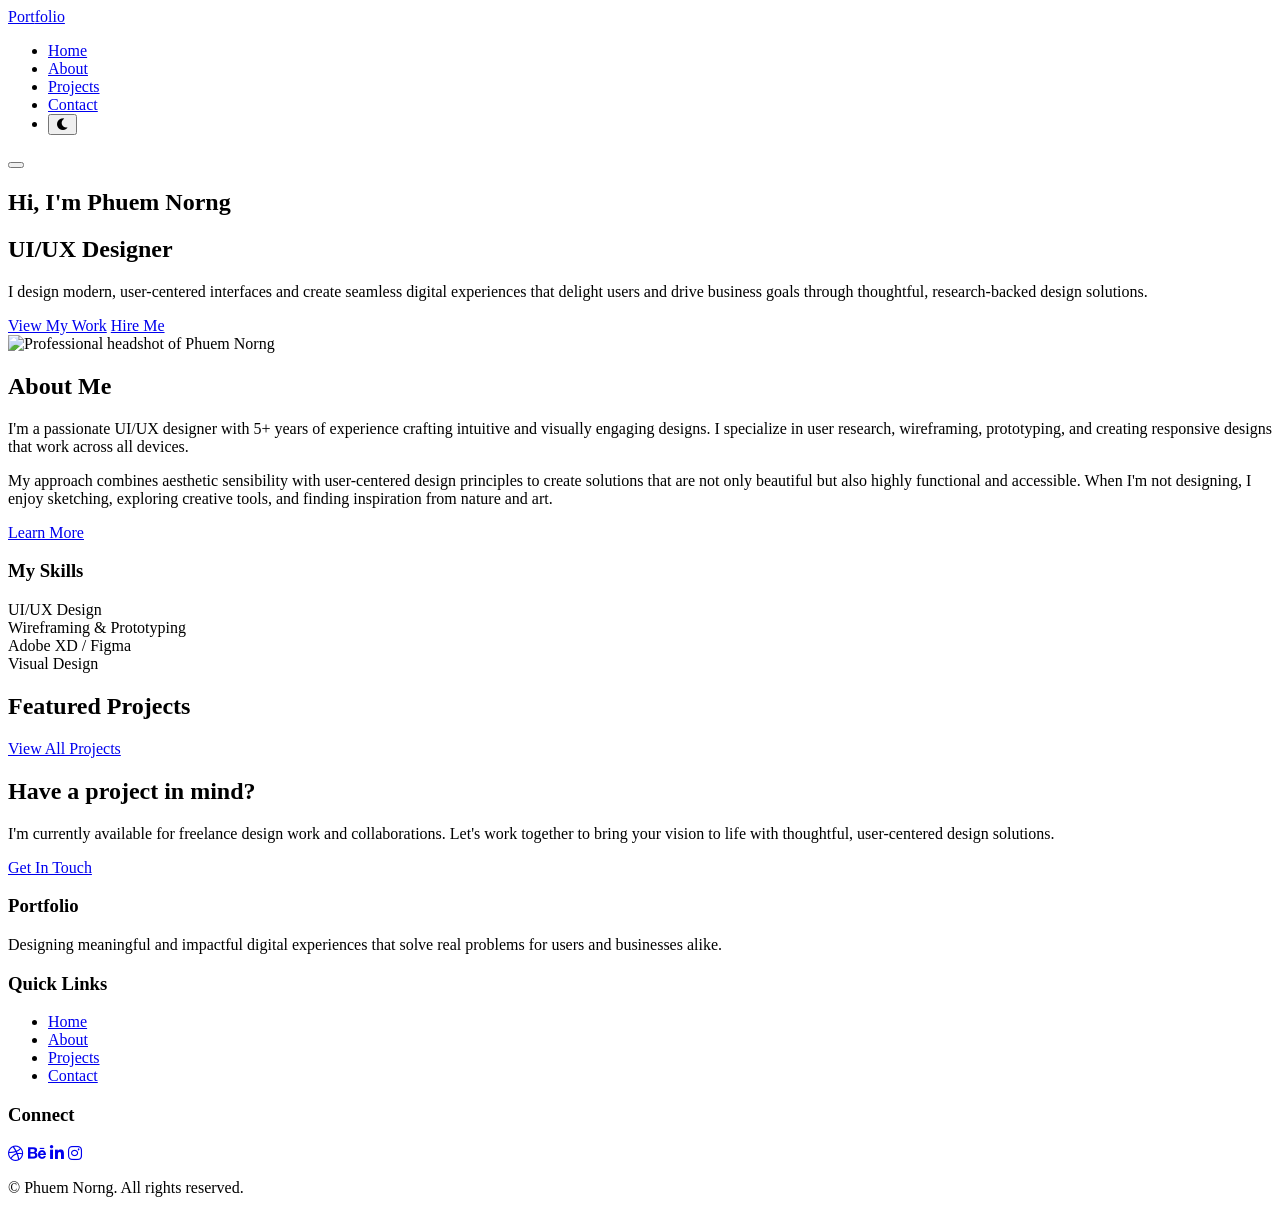
==== index.html @ 8eba79c0 "Add files via upload" ====
<!DOCTYPE html>
<html lang="en" data-theme="light">
<head>
    <meta charset="UTF-8">
    <meta name="viewport" content="width=device-width, initial-scale=1.0">
    <meta name="description" content="Professional UI/UX Designer specializing in modern, user-centered interfaces and digital experiences.">
    <meta name="keywords" content="UI/UX Designer, Product Designer, Web Design, User Experience, Interface Design">
    <meta name="author" content="Phuem Norng">
    <meta property="og:title" content="Phuem Norng - UI/UX Designer Portfolio">
    <meta property="og:description" content="Professional UI/UX Designer specializing in modern, user-centered interfaces.">
    <meta property="og:type" content="website">
    <meta property="og:url" content="https://www.yourportfolio.com">
    
    <title>Phuem Norng | UI/UX Designer Portfolio</title>
    
    <!-- Preload critical assets -->
    <link rel="preload" href="https://cdnjs.cloudflare.com/ajax/libs/font-awesome/6.0.0-beta3/css/all.min.css" as="style" onload="this.onload=null;this.rel='stylesheet'">
    <noscript><link rel="stylesheet" href="https://cdnjs.cloudflare.com/ajax/libs/font-awesome/6.0.0-beta3/css/all.min.css"></noscript>
    
    <!-- CSS Files -->
    <link rel="stylesheet" href="css/style.css">
    <link rel="stylesheet" href="css/responsive.css">
    <link rel="stylesheet" href="css/theme.css">
    <link rel="stylesheet" href="css/theming.css">

    
    <!-- Preconnect to external domains -->
    <link rel="preconnect" href="https://cdnjs.cloudflare.com">
    <link rel="preconnect" href="https://fonts.googleapis.com">
    <link rel="preconnect" href="https://fonts.gstatic.com" crossorigin>
    
    <!-- Google Fonts -->
    <link href="https://fonts.googleapis.com/css2?family=Inter:wght@400;500;600;700&family=Plus+Jakarta+Sans:wght@700;800&display=swap" rel="stylesheet">
    
    <!-- Favicon -->
    <link rel="icon" type="image/png" href="assets/img/favicon.png">
</head>
<body>
    <!-- Header/Navigation -->
    <header class="header" role="banner">
        <div class="container">
            <div class="logo">
                <a href="index.html" aria-label="Portfolio Home">Port<span>folio</span></a>
            </div>
            <nav class="nav" role="navigation" aria-label="Main Navigation">
                <ul class="nav-list" id="nav-list">
                    <li class="nav-item"><a href="index.html" class="nav-link active" aria-current="page">Home</a></li>
                    <li class="nav-item"><a href="about.html" class="nav-link">About</a></li>
                    <li class="nav-item"><a href="projects.html" class="nav-link">Projects</a></li>
                    <li class="nav-item"><a href="contact.html" class="nav-link">Contact</a></li>
                    <li class="nav-item">
                        <button id="theme-toggle" class="theme-toggle" aria-label="Toggle dark mode">
                            <i class="fas fa-moon"></i>
                        </button>
                    </li>
                </ul>
                <button class="hamburger" aria-expanded="false" aria-label="Toggle navigation" id="hamburger">
                    <span class="bar"></span>
                    <span class="bar"></span>
                    <span class="bar"></span>
                </button>
            </nav>
        </div>
    </header>

    <!-- Hero Section -->
    <section class="hero" id="home" role="region" aria-labelledby="hero-heading">
        <div class="container">
            <div class="hero-content">
                <h1 id="hero-heading">Hi, I'm <span class="highlight">Phuem Norng</span></h1>
                <h2 class="hero-subtitle">UI/UX Designer</h2>
                <p class="hero-description">I design modern, user-centered interfaces and create seamless digital experiences that delight users and drive business goals through thoughtful, research-backed design solutions.</p>
                <div class="hero-buttons">
                    <a href="projects.html" class="btn btn-primary">View My Work</a>
                    <a href="contact.html" class="btn btn-secondary">Hire Me</a>
                </div>
            </div>
            <div class="hero-image">
                <img src="assets/img/profile.png" alt="Professional headshot of Phuem Norng" class="profile-img">
            </div>
        </div>
    </section>

    <!-- About Section -->
    <section class="about section" id="about" role="region" aria-labelledby="about-heading">
        <div class="container">
            <h2 id="about-heading" class="section-title">About Me</h2>
            <div class="about-content">
                <div class="about-text">
                    <p>I'm a passionate UI/UX designer with 5+ years of experience crafting intuitive and visually engaging designs. I specialize in user research, wireframing, prototyping, and creating responsive designs that work across all devices.</p>
                    <p>My approach combines aesthetic sensibility with user-centered design principles to create solutions that are not only beautiful but also highly functional and accessible. When I'm not designing, I enjoy sketching, exploring creative tools, and finding inspiration from nature and art.</p>
                    <div class="about-cta">
                        <a href="about.html" class="btn btn-outline">Learn More</a>
                    </div>
                </div>
                <div class="about-skills">
                    <h3 class="skills-title">My Skills</h3>
                    <div class="skills-container">
                        <div class="skill-item">
                            <div class="skill-name">UI/UX Design</div>
                            <div class="skill-bar">
                                <div class="skill-level" data-level="95" aria-valuenow="95" aria-valuemin="0" aria-valuemax="100"></div>
                            </div>
                        </div>
                        <div class="skill-item">
                            <div class="skill-name">Wireframing & Prototyping</div>
                            <div class="skill-bar">
                                <div class="skill-level" data-level="90" aria-valuenow="90" aria-valuemin="0" aria-valuemax="100"></div>
                            </div>
                        </div>
                        <div class="skill-item">
                            <div class="skill-name">Adobe XD / Figma</div>
                            <div class="skill-bar">
                                <div class="skill-level" data-level="88" aria-valuenow="88" aria-valuemin="0" aria-valuemax="100"></div>
                            </div>
                        </div>
                        <div class="skill-item">
                            <div class="skill-name">Visual Design</div>
                            <div class="skill-bar">
                                <div class="skill-level" data-level="85" aria-valuenow="85" aria-valuemin="0" aria-valuemax="100"></div>
                            </div>
                        </div>
                    </div>
                </div>
            </div>
        </div>
    </section>

    <!-- Featured Projects -->
    <section class="featured-projects section" id="projects" role="region" aria-labelledby="projects-heading">
        <div class="container">
            <h2 id="projects-heading" class="section-title">Featured Projects</h2>
            <div class="projects-grid" id="featured-projects">
                <!-- Projects will be loaded dynamically from projects.json -->
            </div>
            <div class="projects-cta">
                <a href="projects.html" class="btn btn-primary">View All Projects</a>
            </div>
        </div>
    </section>

    <!-- Contact CTA -->
    <section class="contact-cta section" role="region" aria-labelledby="cta-heading">
        <div class="container">
            <h2 id="cta-heading" class="section-title">Have a project in mind?</h2>
            <p class="cta-text">I'm currently available for freelance design work and collaborations. Let's work together to bring your vision to life with thoughtful, user-centered design solutions.</p>
            <a href="contact.html" class="btn">Get In Touch</a>
        </div>
    </section>

    <!-- Footer -->
    <footer class="footer" role="contentinfo">
        <div class="container">
            <div class="footer-content">
                <div class="footer-about">
                    <h3 class="footer-title">Portfolio</h3>
                    <p>Designing meaningful and impactful digital experiences that solve real problems for users and businesses alike.</p>
                </div>
                <div class="footer-links">
                    <h3 class="footer-title">Quick Links</h3>
                    <ul>
                        <li><a href="index.html">Home</a></li>
                        <li><a href="about.html">About</a></li>
                        <li><a href="projects.html">Projects</a></li>
                        <li><a href="contact.html">Contact</a></li>
                    </ul>
                </div>
                <div class="footer-social">
                    <h3 class="footer-title">Connect</h3>
                    <div class="social-links">
                        <a href="#" aria-label="Dribbble"><i class="fab fa-dribbble"></i></a>
                        <a href="#" aria-label="Behance"><i class="fab fa-behance"></i></a>
                        <a href="https://www.linkedin.com/in/phuem-norng-83930b341?utm_source=share&utm_campaign=share_via&utm_content=profile&utm_medium=ios_app" aria-label="LinkedIn"><i class="fab fa-linkedin-in"></i></a>
                        <a href="https://www.instagram.com/phuemnorngofficial?igsh=MWVtOXZkcjB5cGd2OQ%3D%3D&utm_source=qr" aria-label="Instagram"><i class="fab fa-instagram"></i></a>
                    </div>
                </div>
            </div>
            <div class="footer-bottom">
                <p>&copy; <span id="year"></span> Phuem Norng. All rights reserved.</p>
            </div>
        </div>
    </footer>

    <!-- JavaScript Files -->
    <script src="js/main.js"></script>
    <script src="js/darkmode.js"></script>
    <script src="js/filter.js"></script>
    <script>
        // Home page specific JavaScript
        document.addEventListener('DOMContentLoaded', function() {
            // Load featured projects
            fetch('data/projects.json')
                .then(response => response.json())
                .then(projects => {
                    const featuredProjects = projects.filter(project => project.featured);
                    const projectsGrid = document.getElementById('featured-projects');
                    
                    if (projectsGrid) {
                        projectsGrid.innerHTML = featuredProjects.map(project => `
                            <div class="project-card">
                                <div class="project-image">
                                    <img src="${project.image}" alt="${project.title}">
                                </div>
                                <div class="project-info">
                                    <h3 class="project-title">${project.title}</h3>
                                    <span class="project-category">${project.category}</span>
                                    <p class="project-description">${project.description}</p>
                                    <a href="projects.html#project-${project.id}" class="project-link">View Project <i class="fas fa-arrow-right"></i></a>
                                </div>
                            </div>
                        `).join('');
                    }
                })
                .catch(error => console.error('Error loading projects:', error));
                
            // Animate skill bars when they come into view
            const animateSkillBars = () => {
                const skillBars = document.querySelectorAll('.skill-level');
                
                skillBars.forEach(bar => {
                    const rect = bar.getBoundingClientRect();
                    const isInViewport = rect.top <= (window.innerHeight || document.documentElement.clientHeight) && 
                                        rect.bottom >= 0;
                    
                    if (isInViewport && !bar.classList.contains('animated')) {
                        bar.style.width = bar.getAttribute('data-level') + '%';
                        bar.classList.add('animated');
                    }
                });
            };
            
            // Run on load and scroll
            window.addEventListener('load', animateSkillBars);
            window.addEventListener('scroll', animateSkillBars);
        });
    </script>
</body>
</html>
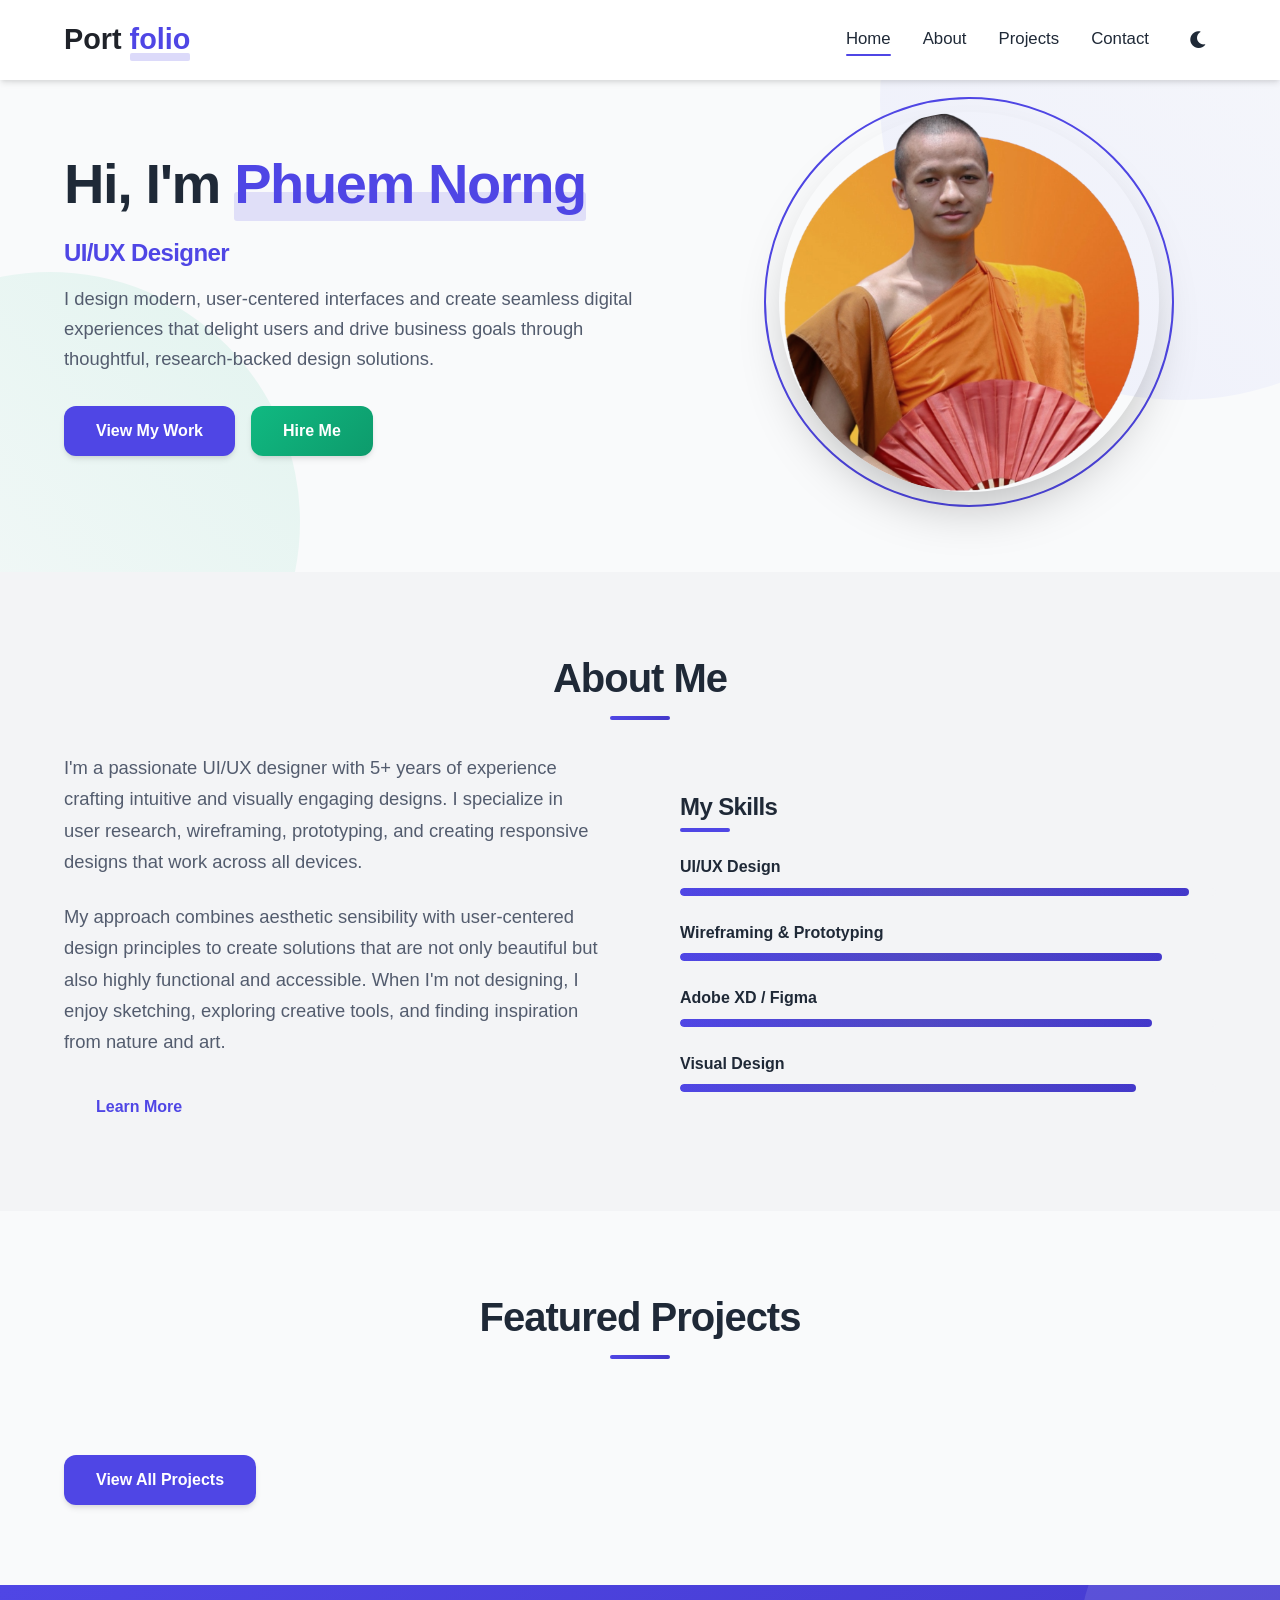
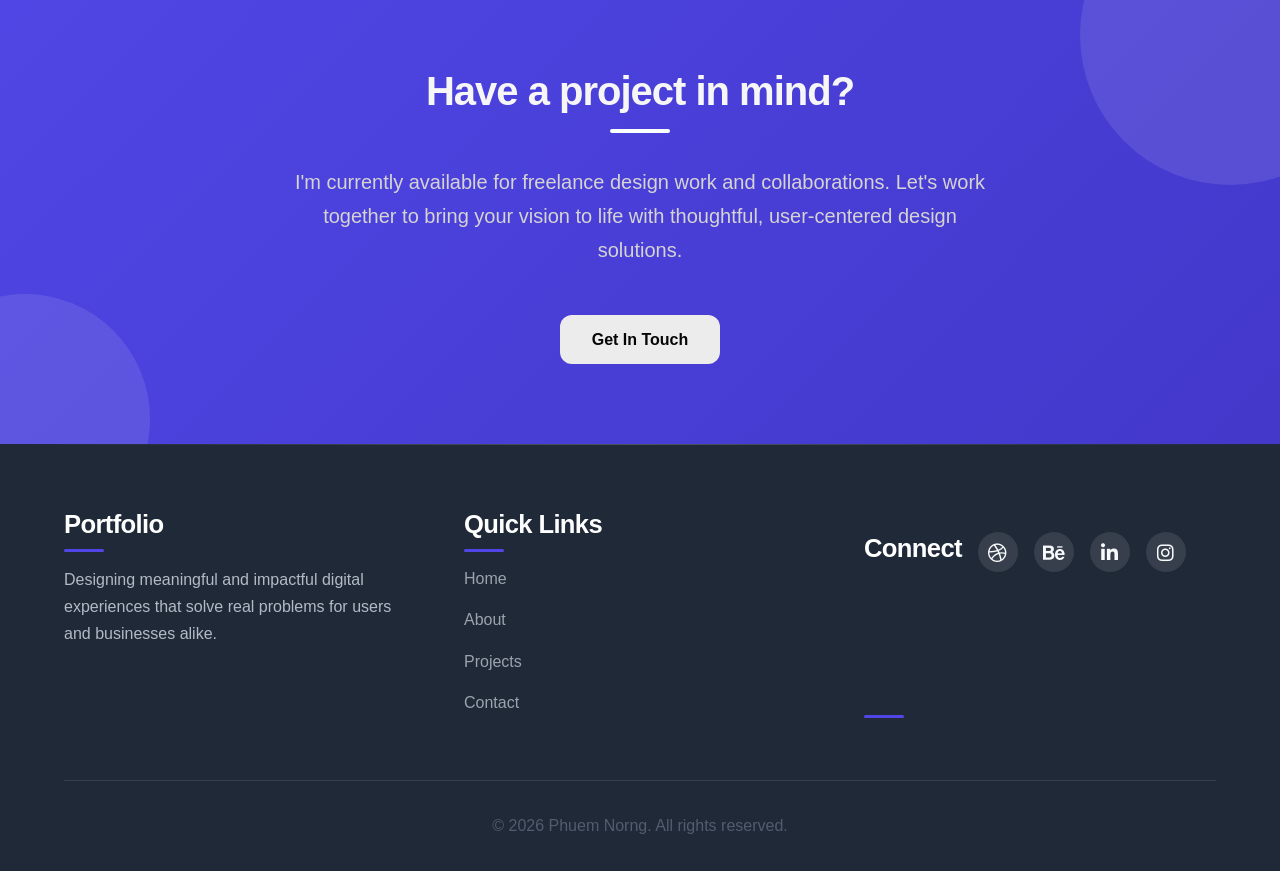
==== commit 4a01151e: "index.html" ====
--- a/index.html
+++ b/index.html
@@ -18,10 +18,10 @@
     <noscript><link rel="stylesheet" href="https://cdnjs.cloudflare.com/ajax/libs/font-awesome/6.0.0-beta3/css/all.min.css"></noscript>
     
     <!-- CSS Files -->
-    <link rel="stylesheet" href="css/style.css">
-    <link rel="stylesheet" href="css/responsive.css">
-    <link rel="stylesheet" href="css/theme.css">
-    <link rel="stylesheet" href="css/theming.css">
+    <link rel="stylesheet" href="style.css">
+    <link rel="stylesheet" href="responsive.css">
+    <link rel="stylesheet" href="theme.css">
+    <link rel="stylesheet" href="theming.css">
 
     
     <!-- Preconnect to external domains -->
@@ -33,7 +33,7 @@
     <link href="https://fonts.googleapis.com/css2?family=Inter:wght@400;500;600;700&family=Plus+Jakarta+Sans:wght@700;800&display=swap" rel="stylesheet">
     
     <!-- Favicon -->
-    <link rel="icon" type="image/png" href="assets/img/favicon.png">
+    <link rel="icon" type="image/png" href="favicon.png">
 </head>
 <body>
     <!-- Header/Navigation -->
@@ -76,7 +76,7 @@
                 </div>
             </div>
             <div class="hero-image">
-                <img src="assets/img/profile.png" alt="Professional headshot of Phuem Norng" class="profile-img">
+                <img src="profile.png" alt="Professional headshot of Phuem Norng" class="profile-img">
             </div>
         </div>
     </section>
@@ -182,9 +182,9 @@
     </footer>
 
     <!-- JavaScript Files -->
-    <script src="js/main.js"></script>
-    <script src="js/darkmode.js"></script>
-    <script src="js/filter.js"></script>
+    <script src="main.js"></script>
+    <script src="darkmode.js"></script>
+    <script src="filter.js"></script>
     <script>
         // Home page specific JavaScript
         document.addEventListener('DOMContentLoaded', function() {
@@ -235,4 +235,5 @@
         });
     </script>
 </body>
-</html>+
+</html>
--- a/style.css
+++ b/style.css
@@ -0,0 +1,2860 @@
+/* CSS Variables for Theming - Enhanced */
+:root {
+    --primary: #4f46e5;
+    --primary-dark: #4338ca;
+    --primary-light: #818cf8;
+    --primary-gradient: linear-gradient(135deg, var(--primary) 0%, var(--primary-dark) 100%);
+    
+    --secondary: #10b981;
+    --secondary-dark: #059669;
+    --secondary-light: #34d399;
+    
+    --accent: #f59e0b;
+    --accent-dark: #d97706;
+    --accent-light: #fbbf24;
+    
+    --dark: #111827;
+    --dark-alt: #1f2937;
+    --light: #f9fafb;
+    --light-alt: #f3f4f6;
+    
+    --gray-50: #f9fafb;
+    --gray-100: #f3f4f6;
+    --gray-200: #e5e7eb;
+    --gray-300: #d1d5db;
+    --gray-400: #9ca3af;
+    --gray-500: #6b7280;
+    --gray-600: #4b5563;
+    --gray-700: #374151;
+    --gray-800: #1f2937;
+    --gray-900: #111827;
+    
+    --success: #10b981;
+    --warning: #f59e0b;
+    --error: #ef4444;
+    --info: #3b82f6;
+    
+    --white: #ffffff;
+    --black: #111827;
+    
+    --font-primary: 'Inter', -apple-system, BlinkMacSystemFont, 'Segoe UI', Roboto, sans-serif;
+    --font-heading: 'Plus Jakarta Sans', -apple-system, BlinkMacSystemFont, 'Segoe UI', Roboto, sans-serif;
+    --font-mono: 'Fira Code', 'SF Mono', Monaco, Inconsolata, 'Roboto Mono', monospace;
+    
+    --container-width: 1200px;
+    --border-radius: 16px;
+    --border-radius-sm: 8px;
+    --border-radius-lg: 24px;
+    
+    --shadow-sm: 0 1px 2px 0 rgba(0, 0, 0, 0.05);
+    --shadow: 0 4px 6px -1px rgba(0, 0, 0, 0.1), 0 2px 4px -1px rgba(0, 0, 0, 0.06);
+    --shadow-md: 0 10px 15px -3px rgba(0, 0, 0, 0.1), 0 4px 6px -2px rgba(0, 0, 0, 0.05);
+    --shadow-lg: 0 20px 25px -5px rgba(0, 0, 0, 0.1), 0 10px 10px -5px rgba(0, 0, 0, 0.04);
+    --shadow-xl: 0 25px 50px -12px rgba(0, 0, 0, 0.25);
+    
+    --transition: all 0.3s cubic-bezier(0.4, 0, 0.2, 1);
+    --transition-slow: all 0.5s cubic-bezier(0.4, 0, 0.2, 1);
+    --transition-fast: all 0.15s cubic-bezier(0.4, 0, 0.2, 1);
+    
+    --header-height: 80px;
+    --section-spacing: 6rem;
+    
+    --backdrop-blur: blur(20px);
+    --backdrop-brightness: brightness(0.98);
+}
+
+[data-theme="dark"] {
+    --light: #111827;
+    --light-alt: #1f2937;
+    --dark: #ffffff;
+    --dark-alt: #ffffff;
+    --white: #171515;
+    --black: #ffffff;
+    --gray-400: #393333;
+    
+    --shadow-sm: 0 1px 2px 0 rgba(0, 0, 0, 0.2);
+    --shadow: 0 4px 6px -1px rgba(0, 0, 0, 0.25), 0 2px 4px -1px rgba(0, 0, 0, 0.15);
+    --shadow-md: 0 10px 15px -3px rgba(0, 0, 0, 0.3), 0 4px 6px -2px rgba(0, 0, 0, 0.2);
+    --shadow-lg: 0 20px 25px -5px rgba(0, 0, 0, 0.35), 0 10px 10px -5px rgba(0, 0, 0, 0.2);
+    --shadow-xl: 0 25px 50px -12px rgba(0, 0, 0, 0.5);
+    
+    --backdrop-brightness: brightness(0.8);
+}
+
+/* Base Styles - Enhanced */
+*,
+*::before,
+*::after {
+    box-sizing: border-box;
+    margin: 0;
+    padding: 0;
+}
+
+html {
+    scroll-behavior: smooth;
+    font-size: 16px;
+}
+
+body {
+    font-family: var(--font-primary);
+    line-height: 1.7;
+    color: var(--dark);
+    background-color: var(--light);
+    transition: var(--transition);
+    overflow-x: hidden;
+    -webkit-font-smoothing: antialiased;
+    -moz-osx-font-smoothing: grayscale;
+    text-rendering: optimizeLegibility;
+}
+
+h1, h2, h3, h4, h5, h6 {
+    font-family: var(--font-heading);
+    font-weight: 700;
+    line-height: 1.2;
+    margin-bottom: 1.25rem;
+    color: var(--dark);
+    letter-spacing: -0.025em;
+}
+
+h1 {
+    font-size: clamp(2.5rem, 5vw, 4rem);
+    font-weight: 800;
+    letter-spacing: -0.03em;
+}
+
+h2 {
+    font-size: clamp(2rem, 4vw, 3rem);
+    position: relative;
+}
+
+h3 {
+    font-size: clamp(1.5rem, 3vw, 2rem);
+}
+
+p {
+    margin-bottom: 1.5rem;
+    color: var(--dark-alt);
+}
+
+a {
+    color: var(--primary);
+    text-decoration: none;
+    transition: var(--transition);
+    position: relative;
+}
+
+a:hover {
+    color: var(--primary-dark);
+}
+
+img {
+    max-width: 100%;
+    height: auto;
+    display: block;
+}
+
+ul {
+    list-style: none;
+}
+
+/* Utility Classes - Enhanced */
+.container {
+    width: 100%;
+    max-width: var(--container-width);
+    margin: 0 auto;
+    padding: 0 1.5rem;
+}
+
+.section {
+    padding: var(--section-spacing) 0;
+    position: relative;
+}
+
+.section-title {
+    text-align: center;
+    margin-bottom: 4rem;
+    position: relative;
+}
+
+.section-title::after {
+    content: '';
+    position: absolute;
+    bottom: -1rem;
+    left: 50%;
+    transform: translateX(-50%);
+    width: 80px;
+    height: 5px;
+    background: var(--primary-gradient);
+    border-radius: 3px;
+}
+
+.btn {
+    display: inline-flex;
+    align-items: center;
+    justify-content: center;
+    padding: 0.875rem 2.25rem;
+    border-radius: var(--border-radius);
+    font-weight: 600;
+    font-size: 1rem;
+    cursor: pointer;
+    transition: var(--transition);
+    border: none;
+    outline: none;
+    position: relative;
+    overflow: hidden;
+    gap: 0.5rem;
+}
+
+.btn::before {
+    content: '';
+    position: absolute;
+    top: 0;
+    left: -100%;
+    width: 100%;
+    height: 100%;
+    background: linear-gradient(90deg, transparent, rgba(255, 255, 255, 0.2), transparent);
+    transition: var(--transition-slow);
+}
+
+.btn:hover::before {
+    left: 100%;
+}
+
+.btn-primary {
+    background: var(--primary-gradient);
+    color: var(--white);
+    box-shadow: var(--shadow);
+}
+
+.btn-primary:hover {
+    transform: translateY(-3px);
+    box-shadow: var(--shadow-lg);
+    color: var(--white);
+}
+
+.btn-secondary {
+    background: transparent;
+    color: var(--primary);
+    border: 2px solid var(--primary);
+}
+
+.btn-secondary:hover {
+    background: var(--primary);
+    color: var(--white);
+    transform: translateY(-3px);
+    box-shadow: var(--shadow);
+}
+
+.btn-outline {
+    background: transparent;
+    color: var(--primary);
+    border: 2px solid var(--primary);
+}
+
+.btn-outline:hover {
+    background: var(--primary);
+    color: var(--white);
+    transform: translateY(-3px);
+    box-shadow: var(--shadow);
+}
+
+.btn-sm {
+    padding: 0.625rem 1.5rem;
+    font-size: 0.875rem;
+}
+
+.btn-lg {
+    padding: 1rem 2.5rem;
+    font-size: 1.125rem;
+}
+
+.sr-only {
+    position: absolute;
+    width: 1px;
+    height: 1px;
+    padding: 0;
+    margin: -1px;
+    overflow: hidden;
+    clip: rect(0, 0, 0, 0);
+    white-space: nowrap;
+    border: 0;
+}
+
+.text-center {
+    text-align: center;
+}
+
+.highlight {
+    color: var(--primary);
+    position: relative;
+    display: inline-block;
+}
+
+.highlight::after {
+    content: '';
+    position: absolute;
+    bottom: 0;
+    left: 0;
+    width: 100%;
+    height: 40%;
+    background: rgba(79, 70, 229, 0.15);
+    z-index: -1;
+    transition: var(--transition);
+    border-radius: 3px;
+}
+
+.glass-effect {
+    background: rgba(255, 255, 255, 0.1);
+    backdrop-filter: var(--backdrop-blur);
+    -webkit-backdrop-filter: var(--backdrop-blur);
+    border: 1px solid rgba(255, 255, 255, 0.1);
+}
+
+/* Header - Enhanced */
+.header {
+    position: fixed;
+    top: 0;
+    left: 0;
+    width: 100%;
+    height: var(--header-height);
+    background: rgba(255, 255, 255, 0.9);
+    backdrop-filter: var(--backdrop-blur);
+    -webkit-backdrop-filter: var(--backdrop-blur);
+    box-shadow: var(--shadow-sm);
+    z-index: 1000;
+    transition: var(--transition);
+    border-bottom: 1px solid rgba(255, 255, 255, 0.8);
+}
+
+[data-theme="dark"] .header {
+    background: rgba(17, 24, 39, 0.9);
+    border-bottom: 1px solid rgba(255, 255, 255, 0.1);
+}
+
+.header.scrolled {
+    height: 70px;
+    box-shadow: var(--shadow);
+    background: rgba(255, 255, 255, 0.95);
+}
+
+[data-theme="dark"] .header.scrolled {
+    background: rgba(17, 24, 39, 0.95);
+}
+
+.header .container {
+    display: flex;
+    align-items: center;
+    justify-content: space-between;
+    height: 100%;
+}
+
+.logo a {
+    font-size: 1.8rem;
+    font-weight: 800;
+    color: var(--dark);
+    display: flex;
+    align-items: center;
+    gap: 0.5rem;
+}
+
+.logo a span {
+    color: var(--primary);
+    position: relative;
+}
+
+.logo a span::after {
+    content: '';
+    position: absolute;
+    bottom: 2px;
+    left: 0;
+    width: 100%;
+    height: 8px;
+    background: rgba(79, 70, 229, 0.2);
+    z-index: -1;
+    border-radius: 2px;
+}
+
+.nav {
+    display: flex;
+    align-items: center;
+}
+
+.nav-list {
+    display: flex;
+    align-items: center;
+    gap: 2.5rem;
+}
+
+.nav-link {
+    color: var(--dark);
+    font-weight: 500;
+    position: relative;
+    padding: 0.5rem 0;
+    font-size: 1.05rem;
+}
+
+.nav-link::after {
+    content: '';
+    position: absolute;
+    bottom: 0;
+    left: 0;
+    width: 0;
+    height: 3px;
+    background: var(--primary-gradient);
+    transition: var(--transition);
+    border-radius: 3px;
+}
+
+.nav-link:hover::after,
+.nav-link.active::after {
+    width: 100%;
+}
+
+.theme-toggle {
+    background: none;
+    border: none;
+    color: var(--dark);
+    font-size: 1.2rem;
+    cursor: pointer;
+    padding: 0.5rem;
+    border-radius: 50%;
+    transition: var(--transition);
+    display: flex;
+    align-items: center;
+    justify-content: center;
+    background: var(--light-alt);
+}
+
+.theme-toggle:hover {
+    background: var(--primary);
+    color: var(--white);
+    transform: rotate(30deg);
+}
+
+.hamburger {
+    display: none;
+    flex-direction: column;
+    justify-content: space-between;
+    width: 30px;
+    height: 21px;
+    background: none;
+    border: none;
+    cursor: pointer;
+    padding: 0;
+    position: relative;
+    z-index: 1001;
+}
+
+.hamburger .bar {
+    height: 3px;
+    width: 100%;
+    background: var(--dark);
+    border-radius: 3px;
+    transition: var(--transition);
+}
+
+.hamburger.active .bar:nth-child(1) {
+    transform: translateY(9px) rotate(45deg);
+}
+
+.hamburger.active .bar:nth-child(2) {
+    opacity: 0;
+}
+
+.hamburger.active .bar:nth-child(3) {
+    transform: translateY(-9px) rotate(-45deg);
+}
+
+/* Page Hero - Enhanced */
+.page-hero {
+    padding: calc(var(--header-height) + 3rem) 0 5rem;
+    background: linear-gradient(135deg, rgba(79, 70, 229, 0.03) 0%, rgba(16, 185, 129, 0.03) 100%);
+    text-align: center;
+    position: relative;
+    overflow: hidden;
+}
+
+.page-hero::before {
+    content: '';
+    position: absolute;
+    top: -100px;
+    right: -100px;
+    width: 300px;
+    height: 300px;
+    border-radius: 50%;
+    background: linear-gradient(45deg, var(--primary-light), transparent);
+    opacity: 0.1;
+    z-index: -1;
+}
+
+.page-hero::after {
+    content: '';
+    position: absolute;
+    bottom: -100px;
+    left: -100px;
+    width: 250px;
+    height: 250px;
+    border-radius: 50%;
+    background: linear-gradient(45deg, transparent, var(--secondary));
+    opacity: 0.1;
+    z-index: -1;
+}
+
+.page-title {
+    font-size: clamp(2.5rem, 5vw, 4rem);
+    margin-bottom: 1.5rem;
+    background: linear-gradient(135deg, var(--primary) 0%, var(--secondary) 100%);
+    -webkit-background-clip: text;
+    -webkit-text-fill-color: transparent;
+    background-clip: text;
+    position: relative;
+    display: inline-block;
+}
+
+.page-title::after {
+    content: '';
+    position: absolute;
+    bottom: -10px;
+    left: 50%;
+    transform: translateX(-50%);
+    width: 100px;
+    height: 5px;
+    background: var(--primary-gradient);
+    border-radius: 3px;
+}
+
+.page-subtitle {
+    font-size: 1.25rem;
+    color: var(--dark-alt);
+    max-width: 700px;
+    margin: 0 auto;
+    line-height: 1.6;
+}
+
+/* Hero Section - Enhanced */
+.hero {
+    padding: calc(var(--header-height) + 2rem) 0 6rem;
+    position: relative;
+    overflow: hidden;
+}
+
+.hero::before {
+    content: '';
+    position: absolute;
+    top: -200px;
+    right: -200px;
+    width: 600px;
+    height: 600px;
+    border-radius: 50%;
+    background: linear-gradient(45deg, var(--primary-light), transparent);
+    opacity: 0.1;
+    z-index: -1;
+}
+
+.hero::after {
+    content: '';
+    position: absolute;
+    bottom: -200px;
+    left: -200px;
+    width: 500px;
+    height: 500px;
+    border-radius: 50%;
+    background: linear-gradient(45deg, transparent, var(--secondary));
+    opacity: 0.1;
+    z-index: -1;
+}
+
+.hero .container {
+    display: grid;
+    grid-template-columns: 1.2fr 1fr;
+    gap: 5rem;
+    align-items: center;
+}
+
+.hero-content {
+    animation: fadeInUp 1s ease-out;
+}
+
+.hero-title {
+    font-size: clamp(2.5rem, 5vw, 4rem);
+    margin-bottom: 1.5rem;
+    line-height: 1.2;
+}
+
+.hero-subtitle {
+    font-size: 1.5rem;
+    color: var(--primary);
+    margin-bottom: 1.5rem;
+    font-weight: 600;
+    display: inline-block;
+    position: relative;
+}
+
+.hero-subtitle::after {
+    content: '';
+    position: absolute;
+    bottom: -5px;
+    left: 0;
+    width: 100%;
+    height: 3px;
+    background: var(--primary);
+    border-radius: 2px;
+    transform: scaleX(0);
+    transform-origin: left;
+    transition: transform 0.5s ease;
+}
+
+.hero-subtitle:hover::after {
+    transform: scaleX(1);
+}
+
+.hero-description {
+    font-size: 1.15rem;
+    margin-bottom: 2.5rem;
+    color: var(--dark-alt);
+    line-height: 1.7;
+}
+
+.hero-buttons {
+    display: flex;
+    gap: 1rem;
+    flex-wrap: wrap;
+}
+
+.hero-image {
+    position: relative;
+    animation: fadeIn 1s ease-out;
+    width: 380px;
+    height: 380px;
+    margin: 0 auto;
+}
+
+.hero-image::before {
+    content: '';
+    position: absolute;
+    top: -15px;
+    left: -15px;
+    right: -15px;
+    bottom: -15px;
+    border: 2px solid var(--primary);
+    border-radius: 50%;
+    z-index: -1;
+    transition: var(--transition);
+    animation: pulse 3s infinite;
+}
+
+@keyframes pulse {
+    0% {
+        transform: scale(1);
+        opacity: 1;
+    }
+    50% {
+        transform: scale(1.05);
+        opacity: 0.7;
+    }
+    100% {
+        transform: scale(1);
+        opacity: 1;
+    }
+}
+
+.profile-img {
+    border-radius: 50%;
+    width: 100%;
+    height: 100%;
+    object-fit: cover;
+    box-shadow: var(--shadow-xl);
+    transition: var(--transition);
+    filter: grayscale(0.2);
+}
+
+.hero-image:hover::before {
+    top: -10px;
+    left: -10px;
+    right: -10px;
+    bottom: -10px;
+}
+
+.hero-image:hover .profile-img {
+    transform: scale(1.05);
+    filter: grayscale(0);
+}
+
+/* About Section - Enhanced */
+.about {
+    background: var(--light-alt);
+    position: relative;
+}
+
+.about-content {
+    display: grid;
+    grid-template-columns: 1fr 1fr;
+    gap: 5rem;
+    align-items: center;
+}
+
+.about-text p {
+    font-size: 1.15rem;
+    margin-bottom: 1.5rem;
+    line-height: 1.7;
+}
+
+.skills-title {
+    margin-bottom: 2rem;
+    color: var(--dark);
+    position: relative;
+    display: inline-block;
+}
+
+.skills-title::after {
+    content: '';
+    position: absolute;
+    bottom: -10px;
+    left: 0;
+    width: 50px;
+    height: 4px;
+    background: var(--primary);
+    border-radius: 2px;
+}
+
+.skill-item {
+    margin-bottom: 2rem;
+}
+
+.skill-name {
+    display: flex;
+    justify-content: space-between;
+    margin-bottom: 0.75rem;
+    font-weight: 600;
+}
+
+.skill-bar {
+    height: 10px;
+    background: var(--gray-200);
+    border-radius: 10px;
+    overflow: hidden;
+    position: relative;
+}
+
+.skill-level {
+    height: 100%;
+    background: var(--primary-gradient);
+    border-radius: 10px;
+    width: 0;
+    transition: width 1.5s cubic-bezier(0.16, 1, 0.3, 1);
+    position: relative;
+    overflow: hidden;
+}
+
+.skill-level::after {
+    content: '';
+    position: absolute;
+    top: 0;
+    left: 0;
+    bottom: 0;
+    right: 0;
+    background-image: linear-gradient(
+        -45deg,
+        rgba(255, 255, 255, 0.2) 25%,
+        transparent 25%,
+        transparent 50%,
+        rgba(255, 255, 255, 0.2) 50%,
+        rgba(255, 255, 255, 0.2) 75%,
+        transparent 75%,
+        transparent
+    );
+    z-index: 1;
+    background-size: 20px 20px;
+    animation: move 2s linear infinite;
+    border-top-right-radius: 8px;
+    border-bottom-right-radius: 8px;
+}
+
+@keyframes move {
+    0% {
+        background-position: 0 0;
+    }
+    100% {
+        background-position: 20px 20px;
+    }
+}
+
+/* Detailed About Section - Enhanced */
+.detailed-about {
+    position: relative;
+    overflow: hidden;
+}
+
+.about-grid {
+    display: grid;
+    grid-template-columns: 1fr 1fr;
+    gap: 5rem;
+    align-items: center;
+}
+
+.about-image {
+    position: relative;
+}
+
+.about-image::before {
+    content: '';
+    position: absolute;
+    width: 100%;
+    height: 100%;
+    border: 3px solid var(--primary);
+    border-radius: var(--border-radius);
+    top: 20px;
+    left: 20px;
+    z-index: -1;
+    transition: var(--transition);
+}
+
+.about-image:hover::before {
+    top: 15px;
+    left: 15px;
+}
+
+.profile-img-large {
+    border-radius: var(--border-radius);
+    box-shadow: var(--shadow-xl);
+    transition: var(--transition);
+    filter: grayscale(0.3);
+}
+
+.about-image:hover .profile-img-large {
+    transform: translateY(-5px);
+    box-shadow: var(--shadow-lg);
+    filter: grayscale(0);
+}
+
+.about-details h2 {
+    margin-bottom: 2rem;
+    position: relative;
+    display: inline-block;
+}
+
+.about-details h2::after {
+    content: '';
+    position: absolute;
+    bottom: -10px;
+    left: 0;
+    width: 60px;
+    height: 4px;
+    background: var(--primary);
+    border-radius: 2px;
+}
+
+.personal-info {
+    margin: 2.5rem 0;
+    display: grid;
+    grid-template-columns: repeat(2, 1fr);
+    gap: 1.25rem;
+}
+
+.info-item {
+    display: flex;
+    flex-direction: column;
+    padding: 1.5rem;
+    background: var(--light-alt);
+    border-radius: var(--border-radius);
+    transition: var(--transition);
+    border: 1px solid transparent;
+}
+
+.info-item:hover {
+    transform: translateY(-5px);
+    box-shadow: var(--shadow-md);
+    border-color: var(--primary-light);
+}
+
+.info-item dt {
+    font-weight: 600;
+    color: var(--dark);
+    margin-bottom: 0.75rem;
+    font-size: 0.9rem;
+    text-transform: uppercase;
+    letter-spacing: 0.5px;
+    display: flex;
+    align-items: center;
+    gap: 0.5rem;
+}
+
+.info-item dd a {
+    color: var(--dark-alt);
+    font-weight: 500;
+    transition: var(--transition);
+}
+
+.info-item dd a:hover {
+    color: var(--primary);
+}
+
+/* Skills Section - Enhanced */
+.skills-section {
+    background: linear-gradient(135deg, rgba(79, 70, 229, 0.03) 0%, rgba(16, 185, 129, 0.03) 100%);
+}
+
+.skills-section h2 {
+    text-align: center;
+    margin-bottom: 4rem;
+}
+
+.skills-grid {
+    display: grid;
+    grid-template-columns: repeat(2, 1fr);
+    gap: 2.5rem;
+}
+
+.skill-category {
+    background: var(--white);
+    padding: 2.5rem;
+    border-radius: var(--border-radius);
+    box-shadow: var(--shadow);
+    transition: var(--transition);
+    border: 1px solid transparent;
+}
+
+.skill-category:hover {
+    transform: translateY(-8px);
+    box-shadow: var(--shadow-xl);
+    border-color: var(--primary-light);
+}
+
+.skill-category h3 {
+    margin-bottom: 2rem;
+    color: var(--primary);
+    display: flex;
+    align-items: center;
+    gap: 1rem;
+    font-size: 1.5rem;
+}
+
+.skill-category h3 i {
+    font-size: 1.5rem;
+    width: 50px;
+    height: 50px;
+    display: flex;
+    align-items: center;
+    justify-content: center;
+    background: rgba(79, 52, 185, 0.1);
+    border-radius: 50%;
+}
+
+.skill-item {
+    margin-bottom: 2rem;
+}
+
+.skill-item:last-child {
+    margin-bottom: 0;
+}
+
+.skill-item > div:first-child {
+    display: flex;
+    justify-content: space-between;
+    margin-bottom: 0.75rem;
+    font-weight: 600;
+    color: var(--dark);
+}
+
+.skill-bar {
+    height: 10px;
+    background: var(--light-alt);
+    border-radius: 10px;
+    overflow: hidden;
+    position: relative;
+}
+
+.skill-progress {
+    height: 100%;
+    background: var(--primary-gradient);
+    border-radius: 10px;
+    position: relative;
+    width: 0;
+    transition: width 1.5s cubic-bezier(0.16, 1, 0.3, 1);
+}
+
+.skill-progress::after {
+    content: '';
+    position: absolute;
+    top: 0;
+    left: 0;
+    bottom: 0;
+    right: 0;
+    background-image: linear-gradient(
+        -45deg,
+        rgba(255, 255, 255, 0.2) 25%,
+        transparent 25%,
+        transparent 50%,
+        rgba(255, 255, 255, 0.2) 50%,
+        rgba(255, 255, 255, 0.2) 75%,
+        transparent 75%,
+        transparent
+    );
+    z-index: 1;
+    background-size: 20px 20px;
+    animation: move 2s linear infinite;
+    border-top-right-radius: 8px;
+    border-bottom-right-radius: 8px;
+}
+
+/* Experience Section - Enhanced */
+.experience-section h2 {
+    text-align: center;
+    margin-bottom: 4rem;
+}
+
+.timeline {
+    position: relative;
+    list-style: none;
+    max-width: 900px;
+    margin: 0 auto;
+}
+
+.timeline::before {
+    content: '';
+    position: absolute;
+    left: 30px;
+    top: 0;
+    height: 100%;
+    width: 4px;
+    background: var(--primary-gradient);
+    border-radius: 3px;
+}
+
+.timeline-item {
+    position: relative;
+    margin-bottom: 3rem;
+    padding-left: 90px;
+}
+
+.timeline-item:last-child {
+    margin-bottom: 0;
+}
+
+.timeline-item time {
+    position: absolute;
+    left: 0;
+    top: 0;
+    background: var(--primary-gradient);
+    color: white;
+    padding: 0.75rem 1.5rem;
+    border-radius: 30px;
+    font-weight: 600;
+    font-size: 0.9rem;
+    box-shadow: var(--shadow);
+}
+
+.timeline-item > div {
+    background: var(--white);
+    padding: 2.5rem;
+    border-radius: var(--border-radius);
+    box-shadow: var(--shadow);
+    transition: var(--transition);
+    border-left: 4px solid var(--primary);
+    position: relative;
+    overflow: hidden;
+}
+
+.timeline-item > div::before {
+    content: '';
+    position: absolute;
+    top: 0;
+    left: 0;
+    width: 100%;
+    height: 100%;
+    background: linear-gradient(to right, transparent, rgba(79, 70, 229, 0.03), transparent);
+    transform: translateX(-100%);
+    transition: transform 0.6s ease;
+}
+
+.timeline-item > div:hover::before {
+    transform: translateX(100%);
+}
+
+.timeline-item > div:hover {
+    transform: translateX(8px);
+    box-shadow: var(--shadow-lg);
+}
+
+.timeline-item h3 {
+    color: var(--primary);
+    margin-bottom: 0.75rem;
+    font-size: 1.4rem;
+}
+
+.company {
+    color: var(--dark-alt);
+    font-weight: 600;
+    margin-bottom: 1.25rem;
+    display: block;
+    font-size: 1.1rem;
+}
+
+/* Projects Section - Enhanced */
+.featured-projects {
+    position: relative;
+}
+
+.projects-grid {
+    display: grid;
+    grid-template-columns: repeat(auto-fill, minmax(350px, 1fr));
+    gap: 2.5rem;
+    margin-bottom: 4rem;
+}
+
+.project-card {
+    background: var(--white);
+    border-radius: var(--border-radius);
+    overflow: hidden;
+    box-shadow: var(--shadow);
+    transition: var(--transition);
+    position: relative;
+    height: 100%;
+    display: flex;
+    flex-direction: column;
+}
+
+.project-card:hover {
+    transform: translateY(-8px);
+    box-shadow: var(--shadow-xl);
+}
+
+.project-image {
+    height: 250px;
+    overflow: hidden;
+    position: relative;
+}
+
+.project-image img {
+    width: 100%;
+    height: 100%;
+    object-fit: cover;
+    transition: var(--transition-slow);
+}
+
+.project-card:hover .project-image img {
+    transform: scale(1.1);
+}
+
+.project-overlay {
+    position: absolute;
+    top: 0;
+    left: 0;
+    width: 100%;
+    height: 100%;
+    background: linear-gradient(to top, rgba(0,0,0,0.8) 0%, transparent 100%);
+    opacity: 0;
+    transition: var(--transition);
+    display: flex;
+    align-items: center;
+    justify-content: center;
+    gap: 1rem;
+}
+
+.project-card:hover .project-overlay {
+    opacity: 1;
+}
+
+.project-overlay-btn {
+    width: 55px;
+    height: 55px;
+    border-radius: 50%;
+    background: var(--white);
+    color: var(--primary);
+    display: flex;
+    align-items: center;
+    justify-content: center;
+    transition: var(--transition);
+    transform: translateY(20px);
+    opacity: 0;
+    font-size: 1.2rem;
+}
+
+.project-card:hover .project-overlay-btn {
+    transform: translateY(0);
+    opacity: 1;
+}
+
+.project-card:hover .project-overlay-btn:nth-child(2) {
+    transition-delay: 0.1s;
+}
+
+.project-overlay-btn:hover {
+    background: var(--primary);
+    color: var(--white);
+    transform: scale(1.1);
+}
+
+.project-info {
+    padding: 2rem;
+    flex-grow: 1;
+    display: flex;
+    flex-direction: column;
+}
+
+.project-category {
+    color: var(--primary);
+    font-size: 0.95rem;
+    font-weight: 600;
+    margin-bottom: 0.75rem;
+    display: block;
+}
+
+.project-title {
+    font-size: 1.4rem;
+    margin-bottom: 1rem;
+    color: var(--dark);
+}
+
+.project-description {
+    color: var(--dark-alt);
+    margin-bottom: 1.5rem;
+    font-size: 1rem;
+    flex-grow: 1;
+    line-height: 1.6;
+}
+
+.project-tags {
+    display: flex;
+    flex-wrap: wrap;
+    gap: 0.5rem;
+    margin-bottom: 1.5rem;
+}
+
+.project-tag {
+    padding: 0.35rem 0.875rem;
+    background: var(--light-alt);
+    color: var(--dark);
+    border-radius: 50px;
+    font-size: 0.85rem;
+    font-weight: 500;
+}
+
+.project-link {
+    display: inline-flex;
+    align-items: center;
+    color: var(--primary);
+    font-weight: 600;
+    font-size: 1rem;
+    margin-top: auto;
+    transition: var(--transition);
+}
+
+.project-link i {
+    margin-left: 0.5rem;
+    transition: var(--transition);
+}
+
+.project-link:hover {
+    color: var(--primary-dark);
+}
+
+.project-link:hover i {
+    transform: translateX(5px);
+}
+
+/* Projects Filter - Enhanced */
+.projects-filter {
+    padding: 2.5rem 0;
+    background: var(--light-alt);
+    position: sticky;
+    top: var(--header-height);
+    z-index: 100;
+}
+
+.filter-buttons {
+    display: flex;
+    justify-content: center;
+    flex-wrap: wrap;
+    gap: 1rem;
+}
+
+.filter-btn {
+    padding: 0.75rem 1.75rem;
+    background: transparent;
+    border: 2px solid var(--gray-300);
+    border-radius: 50px;
+    color: var(--dark);
+    font-weight: 600;
+    cursor: pointer;
+    transition: var(--transition);
+}
+
+.filter-btn:hover, .filter-btn.active {
+    background: var(--primary-gradient);
+    border-color: transparent;
+    color: var(--white);
+    transform: translateY(-3px);
+    box-shadow: var(--shadow);
+}
+
+/* Projects Grid Section - Enhanced */
+.projects-grid-section {
+    padding: 4rem 0 6rem;
+}
+
+/* Project Modal - Enhanced */
+.project-modal {
+    position: fixed;
+    top: 0;
+    left: 0;
+    width: 100%;
+    height: 100%;
+    background: rgba(0, 0, 0, 0.9);
+    backdrop-filter: blur(8px);
+    -webkit-backdrop-filter: blur(8px);
+    display: flex;
+    align-items: center;
+    justify-content: center;
+    z-index: 2000;
+    opacity: 0;
+    visibility: hidden;
+    transition: var(--transition-slow);
+    padding: 1.5rem;
+}
+
+.project-modal.active {
+    opacity: 1;
+    visibility: visible;
+}
+
+.modal-content {
+    background: var(--white);
+    border-radius: var(--border-radius-lg);
+    max-width: 1000px;
+    width: 100%;
+    max-height: 90vh;
+    overflow-y: auto;
+    position: relative;
+    transform: scale(0.9);
+    transition: var(--transition-slow);
+    box-shadow: var(--shadow-xl);
+}
+
+.project-modal.active .modal-content {
+    transform: scale(1);
+}
+
+.modal-close {
+    position: absolute;
+    top: 1.5rem;
+    right: 1.5rem;
+    width: 45px;
+    height: 45px;
+    border-radius: 50%;
+    background: var(--light-alt);
+    border: none;
+    font-size: 1.5rem;
+    cursor: pointer;
+    z-index: 10;
+    display: flex;
+    align-items: center;
+    justify-content: center;
+    transition: var(--transition);
+}
+
+.modal-close:hover {
+    background: var(--primary);
+    color: var(--white);
+    transform: rotate(90deg);
+}
+
+.modal-body {
+    display: grid;
+    grid-template-columns: 1.2fr 0.8fr;
+    gap: 0;
+}
+
+.modal-image {
+    position: relative;
+}
+
+.modal-image img {
+    width: 100%;
+    height: 100%;
+    object-fit: cover;
+    border-radius: var(--border-radius-lg) 0 0 var(--border-radius-lg);
+}
+
+.modal-info {
+    padding: 3rem;
+}
+
+.modal-title {
+    font-size: 2.2rem;
+    margin-bottom: 0.75rem;
+}
+
+.modal-category {
+    color: var(--primary);
+    font-weight: 600;
+    margin-bottom: 2rem;
+    display: block;
+    font-size: 1.1rem;
+}
+
+.modal-description {
+    color: var(--dark-alt);
+    margin-bottom: 2.5rem;
+    line-height: 1.8;
+    font-size: 1.05rem;
+}
+
+.modal-tech {
+    margin-bottom: 2.5rem;
+}
+
+.modal-tech h3 {
+    font-size: 1.2rem;
+    margin-bottom: 1.25rem;
+    color: var(--dark);
+    position: relative;
+    display: inline-block;
+}
+
+.modal-tech h3::after {
+    content: '';
+    position: absolute;
+    bottom: -8px;
+    left: 0;
+    width: 40px;
+    height: 3px;
+    background: var(--primary);
+    border-radius: 2px;
+}
+
+.modal-tech-list {
+    display: flex;
+    flex-wrap: wrap;
+    gap: 0.75rem;
+}
+
+.modal-tech-item {
+    padding: 0.6rem 1.25rem;
+    background: var(--light-alt);
+    color: var(--dark);
+    border-radius: var(--border-radius-sm);
+    font-size: 0.95rem;
+    font-weight: 500;
+    transition: var(--transition);
+}
+
+.modal-tech-item:hover {
+    background: var(--primary);
+    color: var(--white);
+    transform: translateY(-2px);
+}
+
+.modal-links {
+    display: flex;
+    gap: 1rem;
+}
+
+/* Contact Section - Enhanced */
+.contact-section {
+    padding: 6rem 0;
+}
+
+.contact-grid {
+    display: grid;
+    grid-template-columns: 1fr 1.2fr;
+    gap: 5rem;
+    align-items: start;
+}
+
+.contact-info {
+    padding: 3rem;
+    background: var(--white);
+    border-radius: var(--border-radius);
+    box-shadow: var(--shadow);
+    height: fit-content;
+}
+
+.contact-info p {
+    margin-bottom: 2.5rem;
+    color: var(--dark-alt);
+    font-size: 1.1rem;
+    line-height: 1.7;
+}
+
+.info-item {
+    display: flex;
+    align-items: flex-start;
+    gap: 1.25rem;
+    margin-bottom: 2rem;
+    padding: 1.75rem;
+    border-radius: var(--border-radius);
+    background: var(--light-alt);
+    transition: var(--transition);
+    border: 1px solid transparent;
+}
+
+.info-item:hover {
+    transform: translateX(8px);
+    box-shadow: var(--shadow-md);
+    border-color: var(--primary-light);
+}
+
+.info-icon {
+    display: flex;
+    align-items: center;
+    justify-content: center;
+    width: 55px;
+    height: 55px;
+    background: var(--primary-gradient);
+    color: var(--white);
+    border-radius: 50%;
+    flex-shrink: 0;
+    font-size: 1.4rem;
+}
+
+.info-content h3 {
+    margin-bottom: 0.75rem;
+    color: var(--dark);
+    font-size: 1.2rem;
+}
+
+.info-content a, .info-content p {
+    color: var(--dark-alt);
+    margin-bottom: 0;
+    font-size: 1.05rem;
+}
+
+.info-content a:hover {
+    color: var(--primary);
+}
+
+.contact-social {
+    margin-top: 2.5rem;
+}
+
+.contact-social h3 {
+    margin-bottom: 1.25rem;
+    color: var(--dark);
+}
+
+.contact-social .social-links {
+    display: flex;
+    gap: 1rem;
+    margin-top: 1.25rem;
+}
+
+.contact-social .social-links a {
+    display: flex;
+    align-items: center;
+    justify-content: center;
+    width: 50px;
+    height: 50px;
+    background: var(--light-alt);
+    border-radius: 50%;
+    color: var(--dark);
+    transition: var(--transition);
+    font-size: 1.2rem;
+}
+
+.contact-social .social-links a:hover {
+    background: var(--primary-gradient);
+    color: var(--white);
+    transform: translateY(-5px);
+    box-shadow: var(--shadow);
+}
+
+/* Contact Form - Enhanced */
+.contact-form {
+    padding: 3rem;
+    background: var(--white);
+    border-radius: var(--border-radius);
+    box-shadow: var(--shadow);
+}
+
+.form-group {
+    margin-bottom: 2rem;
+    position: relative;
+}
+
+.form-group label {
+    display: block;
+    margin-bottom: 0.75rem;
+    font-weight: 600;
+    color: var(--dark);
+    font-size: 1.05rem;
+}
+
+.form-group input,
+.form-group textarea {
+    width: 100%;
+    padding: 1rem 1.25rem;
+    border: 2px solid var(--gray-200);
+    border-radius: var(--border-radius-sm);
+    font-family: inherit;
+    font-size: 1rem;
+    transition: var(--transition);
+    background: var(--light);
+    color: var(--dark);
+}
+
+.form-group input:focus,
+.form-group textarea:focus {
+    outline: none;
+    border-color: var(--primary);
+    box-shadow: 0 0 0 3px rgba(79, 70, 229, 0.15);
+    background: var(--white);
+}
+
+.form-group textarea {
+    resize: vertical;
+    min-height: 180px;
+}
+
+#form-message {
+    margin-top: 1.5rem;
+    padding: 1.25rem;
+    border-radius: var(--border-radius-sm);
+    display: none;
+    font-weight: 500;
+}
+
+#form-message.success {
+    display: block;
+    background: rgba(16, 185, 129, 0.1);
+    color: #065f46;
+    border: 2px solid #10b981;
+}
+
+#form-message.error {
+    display: block;
+    background: rgba(239, 68, 68, 0.1);
+    color: #991b1b;
+    border: 2px solid #ef4444;
+}
+
+/* Map Section - Enhanced */
+.map-section {
+    padding: 0 0 6rem;
+}
+
+.map-container {
+    height: 450px;
+    border-radius: var(--border-radius);
+    overflow: hidden;
+    box-shadow: var(--shadow-xl);
+    border: 1px solid var(--gray-200);
+}
+
+.map-container iframe {
+    width: 100%;
+    height: 100%;
+    border: none;
+}
+
+/* FAQ Section - Enhanced */
+.faq-section {
+    padding: 6rem 0;
+    background: var(--light-alt);
+}
+
+.faq-grid {
+    display: grid;
+    grid-template-columns: 1fr 1fr;
+    gap: 2.5rem;
+}
+
+.faq-item {
+    margin-bottom: 1.5rem;
+    background: var(--white);
+    border-radius: var(--border-radius);
+    overflow: hidden;
+    box-shadow: var(--shadow);
+    transition: var(--transition);
+    border: 1px solid transparent;
+}
+
+.faq-item:hover {
+    border-color: var(--primary-light);
+    box-shadow: var(--shadow-md);
+}
+
+.faq-question {
+    padding: 1.75rem;
+    font-weight: 600;
+    cursor: pointer;
+    display: flex;
+    justify-content: space-between;
+    align-items: center;
+    color: var(--dark);
+    font-size: 1.1rem;
+}
+
+.faq-answer {
+    padding: 0 1.75rem 1.75rem;
+    color: var(--dark-alt);
+    display: none;
+    line-height: 1.7;
+}
+
+.faq-item.active .faq-answer {
+    display: block;
+}
+
+.faq-item.active .faq-toggle i {
+    transform: rotate(180deg);
+}
+
+.faq-toggle {
+    transition: var(--transition);
+    color: var(--primary);
+}
+
+/* Contact CTA - Enhanced */
+.contact-cta {
+    background: var(--primary-gradient);
+    color: var(--white);
+    text-align: center;
+    padding: 6rem 0;
+    position: relative;
+    overflow: hidden;
+}
+
+.contact-cta::before {
+    content: '';
+    position: absolute;
+    top: -100px;
+    right: -100px;
+    width: 300px;
+    height: 300px;
+    border-radius: 50%;
+    background: rgba(255, 255, 255, 0.1);
+    z-index: 1;
+}
+
+.contact-cta::after {
+    content: '';
+    position: absolute;
+    bottom: -100px;
+    left: -100px;
+    width: 250px;
+    height: 250px;
+    border-radius: 50%;
+    background: rgba(255, 255, 255, 0.1);
+    z-index: 1;
+}
+
+.contact-cta .container {
+    position: relative;
+    z-index: 2;
+}
+
+.contact-cta .section-title {
+    color: #f6f6f6;
+}
+
+.contact-cta .section-title::after {
+    background: #fbfffe;
+}
+
+.cta-text {
+    color: #d6d3d3;
+    font-size: 1.25rem;
+    max-width: 700px;
+    margin: 0 auto 3rem;
+    line-height: 1.7;
+}
+
+.contact-cta .btn {
+    background: #ececec;
+    color: #060606;
+    font-weight: 700;
+}
+
+.contact-cta .btn:hover {
+    background: var(--light);
+    color: #059669;
+    transform: translateY(-5px);
+    box-shadow: var(--shadow-lg);
+}
+
+/* Footer - Enhanced */
+.footer {
+    background-color: #d6dad9;
+    background: var(--dark);
+    color: var(--light);
+    padding: 5rem 0 2rem;
+    position: relative;
+}
+
+.footer::before {
+    content: '';
+    position: absolute;
+    top: 0;
+    left: 0;
+    width: 100%;
+    height: 1px;
+    background: linear-gradient(to right, transparent, rgba(255, 255, 255, 0.2), transparent);
+}
+
+.footer-title {
+    color: var(--white);
+    margin-bottom: 1.75rem;
+    font-size: 1.6rem;
+    position: relative;
+    display: inline-block;
+}
+
+.footer-title::after {
+    content: '';
+    position: absolute;
+    bottom: -10px;
+    left: 0;
+    width: 40px;
+    height: 3px;
+    background: var(--primary);
+    border-radius: 2px;
+}
+
+.footer-content {
+    display: grid;
+    grid-template-columns: repeat(3, 1fr);
+    gap: 4rem;
+    margin-bottom: 4rem;
+}
+
+.footer-about p {
+    color: var(--gray-400);
+    max-width: 350px;
+    line-height: 1.7;
+    margin-bottom: 2rem;
+}
+
+.footer-links ul li {
+    margin-bottom: 1rem;
+}
+
+.footer-links a {
+    color: var(--gray-400);
+    transition: var(--transition);
+    display: inline-block;
+}
+
+.footer-links a:hover {
+    color: var(--white);
+    transform: translateX(5px);
+}
+
+.footer-social {
+    display: flex;
+    gap: 1rem;
+    margin-top: 1.5rem;
+}
+
+.footer-social a {
+    display: flex;
+    align-items: center;
+    justify-content: center;
+    width: 45px;
+    height: 45px;
+    background: rgba(255, 255, 255, 0.1);
+    border-radius: 50%;
+    color: var(--light);
+    transition: var(--transition);
+    font-size: 1.2rem;
+}
+
+.footer-social a:hover {
+    background: var(--primary);
+    transform: translateY(-5px);
+    box-shadow: 0 5px 15px rgba(79, 70, 229, 0.3);
+}
+
+.footer-bottom {
+    display: flex;
+    justify-content: center;
+    align-items: center;
+    text-align: center;
+    margin-top: 2rem;
+    padding-top: 1.5rem;
+    border-top: 1px solid rgba(238, 11, 11, 0.1);
+    width: 100%;
+}
+
+.footer-bottom p {
+    margin: 0;
+    padding: 0;
+}
+
+/* Animations - Enhanced */
+@keyframes fadeIn {
+    from {
+        opacity: 0;
+    }
+    to {
+        opacity: 1;
+    }
+}
+
+@keyframes fadeInUp {
+    from {
+        opacity: 0;
+        transform: translateY(40px);
+    }
+    to {
+        opacity: 1;
+        transform: translateY(0);
+    }
+}
+
+@keyframes fadeInLeft {
+    from {
+        opacity: 0;
+        transform: translateX(-40px);
+    }
+    to {
+        opacity: 1;
+        transform: translateX(0);
+    }
+}
+
+@keyframes fadeInRight {
+    from {
+        opacity: 0;
+        transform: translateX(40px);
+    }
+    to {
+        opacity: 1;
+        transform: translateX(0);
+    }
+}
+
+@keyframes float {
+    0% {
+        transform: translateY(0px);
+    }
+    50% {
+        transform: translateY(-10px);
+    }
+    100% {
+        transform: translateY(0px);
+    }
+}
+
+/* Responsive Design */
+@media (max-width: 1024px) {
+    :root {
+        --container-width: 900px;
+    }
+    
+    .hero .container,
+    .about-content,
+    .about-grid,
+    .contact-grid,
+    .faq-grid {
+        gap: 3rem;
+    }
+    
+    .hero-title {
+        font-size: 3rem;
+    }
+}
+
+@media (max-width: 768px) {
+    :root {
+        --header-height: 70px;
+        --section-spacing: 4rem;
+    }
+    
+    .hamburger {
+        display: flex;
+    }
+    
+    .nav {
+        position: fixed;
+        top: 0;
+        right: -100%;
+        width: 280px;
+        height: 100vh;
+        background: var(--white);
+        box-shadow: var(--shadow-lg);
+        transition: var(--transition);
+        z-index: 999;
+        flex-direction: column;
+        justify-content: center;
+    }
+    
+    [data-theme="dark"] .nav {
+        background: var(--dark);
+    }
+    
+    .nav.active {
+        right: 0;
+    }
+    
+    .nav-list {
+        flex-direction: column;
+        gap: 2rem;
+    }
+    
+    .hero .container,
+    .about-content,
+    .about-grid,
+    .contact-grid,
+    .skills-grid,
+    .faq-grid {
+        grid-template-columns: 1fr;
+    }
+    
+    .hero-image {
+        order: -1;
+        width: 300px;
+        height: 300px;
+        margin-bottom: 2rem;
+    }
+    
+    .modal-body {
+        grid-template-columns: 1fr;
+    }
+    
+    .modal-image img {
+        border-radius: var(--border-radius-lg) var(--border-radius-lg) 0 0;
+    }
+    
+    .footer-content {
+        grid-template-columns: 1fr;
+        gap: 3rem;
+    }
+    
+    .projects-grid {
+        grid-template-columns: 1fr;
+    }
+}
+
+@media (max-width: 640px) {
+    .container {
+        padding: 0 1rem;
+    }
+    
+    .section {
+        padding: 3rem 0;
+    }
+    
+    .hero-buttons {
+        flex-direction: column;
+        align-items: stretch;
+    }
+    
+    .personal-info {
+        grid-template-columns: 1fr;
+    }
+    
+    .filter-buttons {
+        flex-direction: column;
+        align-items: stretch;
+    }
+    
+    .modal-links {
+        flex-direction: column;
+    }
+}
+
+/* Reduced motion for accessibility */
+@media (prefers-reduced-motion: reduce) {
+    *,
+    *::before,    /* CSS Variables for Theming */
+    :root {
+      --primary: #4f46e5;
+      --primary-dark: #4338ca;
+      --primary-light: #818cf8;
+      --secondary: #10b981;
+      --accent: #f59e0b;
+      --dark: #1f2937;
+      --dark-alt: #374151;
+      --light: #f9fafb;
+      --light-alt: #f3f4f6;
+      --gray: #9ca3af;
+      --white: #ffffff;
+      --black: #111827;
+      
+      --font-primary: 'Inter', -apple-system, BlinkMacSystemFont, "Segoe UI", Roboto, sans-serif;
+      --font-heading: 'Plus Jakarta Sans', -apple-system, BlinkMacSystemFont, "Segoe UI", Roboto, sans-serif;
+      
+      --container-width: 1200px;
+      --border-radius: 12px;
+      --border-radius-sm: 8px;
+      --shadow: 0 4px 6px -1px rgba(0, 0, 0, 0.1), 0 2px 4px -1px rgba(0, 0, 0, 0.06);
+      --shadow-md: 0 10px 15px -3px rgba(0, 0, 0, 0.1), 0 4px 6px -2px rgba(0, 0, 0, 0.05);
+      --shadow-lg: 0 20px 25px -5px rgba(0, 0, 0, 0.1), 0 10px 10px -5px rgba(0, 0, 0, 0.04);
+      
+      --transition: all 0.3s ease;
+      --transition-slow: all 0.5s ease;
+      
+      --header-height: 80px;
+    }
+
+    [data-theme="dark"] {
+      --light: #111827;
+      --light-alt: #1f2937;
+      --dark: #f9fafb;
+      --dark-alt: #f3f4f6;
+      --white: #1f2937;
+      --black: #f9fafb;
+      --gray: #6b7280;
+    }
+
+    * {
+      margin: 0;
+      padding: 0;
+      box-sizing: border-box;
+    }
+
+    body {
+      font-family: var(--font-primary);
+      line-height: 1.6;
+      color: var(--dark);
+      background-color: var(--light);
+      transition: var(--transition);
+    }
+
+    .container {
+      width: 100%;
+      max-width: var(--container-width);
+      margin: 0 auto;
+      padding: 0 1.5rem;
+    }
+
+    h1, h2, h3, h4, h5, h6 {
+      font-family: var(--font-heading);
+      font-weight: 700;
+      line-height: 1.3;
+      margin-bottom: 1rem;
+      color: var(--dark);
+    }
+
+    h1 {
+      font-size: 3.5rem;
+      font-weight: 800;
+    }
+
+    h2 {
+      font-size: 2.5rem;
+      position: relative;
+    }
+
+    h3 {
+      font-size: 1.5rem;
+    }
+
+    p {
+      margin-bottom: 1.5rem;
+    }
+
+    a {
+      color: var(--primary);
+      text-decoration: none;
+      transition: var(--transition);
+    }
+
+    a:hover {
+      color: var(--primary-dark);
+    }
+
+    img {
+      max-width: 100%;
+      height: auto;
+      display: block;
+    }
+
+    .btn {
+      display: inline-flex;
+      align-items: center;
+      justify-content: center;
+      padding: 0.75rem 2rem;
+      border-radius: var(--border-radius);
+      font-weight: 600;
+      font-size: 1rem;
+      cursor: pointer;
+      transition: var(--transition);
+      border: none;
+      outline: none;
+      position: relative;
+      overflow: hidden;
+    }
+
+    .btn::before {
+      content: '';
+      position: absolute;
+      top: 0;
+      left: -100%;
+      width: 100%;
+      height: 100%;
+      background: linear-gradient(90deg, transparent, rgba(255, 255, 255, 0.2), transparent);
+      transition: var(--transition-slow);
+    }
+
+    .btn:hover::before {
+      left: 100%;
+    }
+
+    .btn-primary {
+      background: var(--primary);
+      color: var(--white);
+      box-shadow: var(--shadow);
+    }
+
+    .btn-primary:hover {
+      background: var(--primary-dark);
+      transform: translateY(-2px);
+      box-shadow: var(--shadow-md);
+      color: var(--white);
+    }
+
+    section {
+      padding: 5rem 0;
+    }
+
+    /* Header */
+    .header {
+      position: fixed;
+      top: 0;
+      left: 0;
+      width: 100%;
+      height: var(--header-height);
+      background: rgba(255, 255, 255, 0.95);
+      backdrop-filter: blur(10px);
+      box-shadow: var(--shadow);
+      z-index: 1000;
+      transition: var(--transition);
+    }
+
+    [data-theme="dark"] .header {
+      background: rgba(17, 24, 39, 0.95);
+    }
+
+    .header .container {
+      display: flex;
+      justify-content: space-between;
+      align-items: center;
+      height: 100%;
+    }
+
+    .logo {
+      font-size: 1.8rem;
+      font-weight: 800;
+      color: var(--dark);
+    }
+
+    .logo span {
+      color: var(--primary);
+    }
+
+    .nav-list {
+      display: flex;
+      list-style: none;
+      align-items: center;
+      gap: 2rem;
+    }
+
+    .nav-list a {
+      color: var(--dark);
+      font-weight: 500;
+      position: relative;
+      padding: 0.5rem 0;
+    }
+
+    .nav-list a::after {
+      content: '';
+      position: absolute;
+      bottom: 0;
+      left: 0;
+      width: 0;
+      height: 2px;
+      background: var(--primary);
+      transition: var(--transition);
+    }
+
+    .nav-list a:hover::after,
+    .nav-list a[aria-current="page"]::after {
+      width: 100%;
+    }
+
+    .theme-toggle {
+      background: none;
+      border: none;
+      color: var(--dark);
+      font-size: 1.2rem;
+      cursor: pointer;
+      padding: 0.5rem;
+      border-radius: 50%;
+      transition: var(--transition);
+      display: flex;
+      align-items: center;
+      justify-content: center;
+    }
+
+    .theme-toggle:hover {
+      background: var(--light-alt);
+      color: var(--primary);
+    }
+
+    .hamburger {
+      display: none;
+      flex-direction: column;
+      justify-content: space-between;
+      width: 30px;
+      height: 21px;
+      background: none;
+      border: none;
+      cursor: pointer;
+      padding: 0;
+    }
+
+    .hamburger .bar {
+      height: 3px;
+      width: 100%;
+      background: var(--dark);
+      border-radius: 3px;
+      transition: var(--transition);
+    }
+
+    .sr-only {
+      position: absolute;
+      width: 1px;
+      height: 1px;
+      padding: 0;
+      margin: -1px;
+      overflow: hidden;
+      clip: rect(0, 0, 0, 0);
+      white-space: nowrap;
+      border: 0;
+    }
+
+    /* Hero Section */
+    .page-hero {
+      background: linear-gradient(135deg, rgba(79, 70, 229, 0.05) 0%, rgba(16, 185, 129, 0.05) 100%);
+      padding: calc(var(--header-height) + 2rem) 0 4rem;
+      text-align: center;
+    }
+
+    .page-hero h1 {
+      font-size: 3.5rem;
+      margin-bottom: 1rem;
+      background: linear-gradient(135deg, var(--primary) 0%, var(--secondary) 100%);
+      -webkit-background-clip: text;
+      -webkit-text-fill-color: transparent;
+      background-clip: text;
+    }
+
+    .page-hero .subtitle {
+      font-size: 1.2rem;
+      color: var(--dark-alt);
+      max-width: 600px;
+      margin: 0 auto;
+    }
+
+    /* About Section */
+    .detailed-about {
+      position: relative;
+      overflow: hidden;
+    }
+
+    .about-grid {
+      display: grid;
+      grid-template-columns: 1fr 1fr;
+      gap: 4rem;
+      align-items: center;
+    }
+
+    .about-image {
+      position: relative;
+    }
+
+    .about-image::before {
+      content: '';
+      position: absolute;
+      width: 100%;
+      height: 100%;
+      border: 3px solid var(--primary);
+      border-radius: var(--border-radius);
+      top: 15px;
+      left: 15px;
+      z-index: -1;
+      transition: var(--transition);
+    }
+
+    .about-image:hover::before {
+      top: 10px;
+      left: 10px;
+    }
+
+    .profile-img-large {
+      border-radius: var(--border-radius);
+      box-shadow: var(--shadow);
+      transition: var(--transition);
+    }
+
+    .about-image:hover .profile-img-large {
+      transform: translateY(-5px);
+      box-shadow: var(--shadow-lg);
+    }
+
+    .about-details h2 {
+      margin-bottom: 1.5rem;
+    }
+
+    .personal-info {
+      margin: 2rem 0;
+      display: grid;
+      grid-template-columns: repeat(2, 1fr);
+      gap: 1rem;
+    }
+
+    .info-item {
+      display: flex;
+      flex-direction: column;
+      padding: 1rem;
+      background: var(--light-alt);
+      border-radius: var(--border-radius-sm);
+      transition: var(--transition);
+    }
+
+    .info-item:hover {
+      transform: translateY(-3px);
+      box-shadow: var(--shadow);
+    }
+
+    .info-item dt {
+      font-weight: 600;
+      color: var(--dark);
+      margin-bottom: 0.5rem;
+      font-size: 0.9rem;
+      text-transform: uppercase;
+      letter-spacing: 0.5px;
+    }
+
+    .info-item dd a {
+      color: var(--dark-alt);
+      font-weight: 500;
+    }
+
+    .info-item dd a:hover {
+      color: var(--primary);
+    }
+
+    /* Skills Section */
+    .skills-section {
+      background: linear-gradient(135deg, rgba(79, 70, 229, 0.03) 0%, rgba(16, 185, 129, 0.03) 100%);
+    }
+
+    .skills-section h2 {
+      text-align: center;
+      margin-bottom: 3rem;
+    }
+
+    .skills-grid {
+      display: grid;
+      grid-template-columns: repeat(2, 1fr);
+      gap: 2rem;
+    }
+
+    .skill-category {
+      background: var(--white);
+      padding: 2.5rem;
+      border-radius: var(--border-radius);
+      box-shadow: var(--shadow);
+      transition: var(--transition);
+    }
+
+    .skill-category:hover {
+      transform: translateY(-5px);
+      box-shadow: var(--shadow-lg);
+    }
+
+    .skill-category h3 {
+      margin-bottom: 1.5rem;
+      color: var(--primary);
+      display: flex;
+      align-items: center;
+      gap: 0.75rem;
+    }
+
+    .skill-category h3 i {
+      font-size: 1.2rem;
+    }
+
+    .skill-item {
+      margin-bottom: 1.5rem;
+    }
+
+    .skill-item:last-child {
+      margin-bottom: 0;
+    }
+
+    .skill-item > div:first-child {
+      display: flex;
+      justify-content: space-between;
+      margin-bottom: 0.5rem;
+      font-weight: 600;
+      color: var(--dark);
+    }
+
+    .skill-bar {
+      height: 8px;
+      background: var(--light-alt);
+      border-radius: 10px;
+      overflow: hidden;
+    }
+
+    .skill-progress {
+      height: 100%;
+      background: linear-gradient(90deg, var(--primary) 0%, var(--primary-light) 100%);
+      border-radius: 10px;
+      position: relative;
+      width: 0;
+      transition: width 1.5s cubic-bezier(0.16, 1, 0.3, 1);
+    }
+
+    /* Experience Section */
+    .experience-section h2 {
+      text-align: center;
+      margin-bottom: 3rem;
+    }
+
+    .timeline {
+      position: relative;
+      list-style: none;
+      max-width: 800px;
+      margin: 0 auto;
+    }
+
+    .timeline::before {
+      content: '';
+      position: absolute;
+      left: 30px;
+      top: 0;
+      height: 100%;
+      width: 3px;
+      background: var(--primary);
+    }
+
+    .timeline-item {
+      position: relative;
+      margin-bottom: 2.5rem;
+      padding-left: 80px;
+    }
+
+    .timeline-item:last-child {
+      margin-bottom: 0;
+    }
+
+    .timeline-item time {
+      position: absolute;
+      left: 0;
+      top: 0;
+      background: var(--primary);
+      color: white;
+      padding: 0.5rem 1rem;
+      border-radius: 20px;
+      font-weight: 600;
+      font-size: 0.9rem;
+      box-shadow: var(--shadow);
+    }
+
+    .timeline-item > div {
+      background: var(--white);
+      padding: 2rem;
+      border-radius: var(--border-radius);
+      box-shadow: var(--shadow);
+      transition: var(--transition);
+      border-left: 4px solid var(--primary);
+    }
+
+    .timeline-item > div:hover {
+      transform: translateX(5px);
+      box-shadow: var(--shadow-md);
+    }
+
+    .timeline-item h3 {
+      color: var(--primary);
+      margin-bottom: 0.5rem;
+    }
+
+    .company {
+      color: var(--dark-alt);
+      font-weight: 600;
+      margin-bottom: 1rem;
+      display: block;
+    }
+
+    /* Footer */
+    .footer {
+      background: var(--dark);
+      color: var(--light);
+      padding: 4rem 0 2rem;
+    }
+
+    .footer h3 {
+      color: var(--white);
+      margin-bottom: 1.5rem;
+    }
+
+    .footer-content {
+      display: grid;
+      grid-template-columns: repeat(3, 1fr);
+      gap: 3rem;
+      margin-bottom: 3rem;
+    }
+
+    .footer-links ul {
+      list-style: none;
+    }
+
+    .footer-links li {
+      margin-bottom: 0.75rem;
+    }
+
+    .footer-links a {
+      color: var(--gray);
+      transition: var(--transition);
+    }
+
+    .footer-links a:hover {
+      color: var(--white);
+    }
+
+    .social-links {
+      display: flex;
+      gap: 1rem;
+    }
+
+    .social-links a {
+      display: flex;
+      align-items: center;
+      justify-content: center;
+      width: 40px;
+      height: 40px;
+      background: rgba(255, 255, 255, 0.1);
+      border-radius: 50%;
+      color: var(--light);
+      transition: var(--transition);
+    }
+
+    .social-links a:hover {
+      background: var(--primary);
+      transform: translateY(-3px);
+    }
+
+    .footer-bottom {
+      text-align: center;
+      padding-top: 2rem;
+      border-top: 1px solid rgba(255, 255, 255, 0.1);
+      color: var(--gray);
+    }
+
+    /* Animations */
+    @keyframes fadeIn {
+      from {
+        opacity: 0;
+      }
+      to {
+        opacity: 1;
+      }
+    }
+
+    @keyframes fadeInUp {
+      from {
+        opacity: 0;
+        transform: translateY(30px);
+      }
+      to {
+        opacity: 1;
+        transform: translateY(0);
+      }
+    }
+
+    @keyframes fadeInLeft {
+      from {
+        opacity: 0;
+        transform: translateX(-30px);
+      }
+      to {
+        opacity: 1;
+        transform: translateX(0);
+      }
+    }
+
+    @keyframes fadeInRight {
+      from {
+        opacity: 0;
+        transform: translateX(30px);
+      }
+      to {
+        opacity: 1;
+        transform: translateX(0);
+      }
+    }
+
+    /* Responsive Design */
+    @media (max-width: 992px) {
+      h1 {
+        font-size: 2.8rem;
+      }
+      
+      h2 {
+        font-size: 2.2rem;
+      }
+      
+      .about-grid {
+        gap: 3rem;
+      }
+      
+      .skills-grid {
+        gap: 2rem;
+      }
+      
+      .footer-content {
+        grid-template-columns: repeat(2, 1fr);
+        gap: 2rem;
+      }
+    }
+
+    @media (max-width: 768px) {
+      :root {
+        --header-height: 70px;
+      }
+      
+      h1 {
+        font-size: 2.5rem;
+      }
+      
+      h2 {
+        font-size: 2rem;
+      }
+      
+      .nav-list {
+        position: fixed;
+        top: var(--header-height);
+        left: -100%;
+        width: 100%;
+        height: calc(100vh - var(--header-height));
+        background: var(--white);
+        flex-direction: column;
+        justify-content: flex-start;
+        padding: 2rem;
+        gap: 2rem;
+        transition: var(--transition);
+        box-shadow: var(--shadow);
+      }
+      
+      [data-theme="dark"] .nav-list {
+        background: var(--dark);
+      }
+      
+      .nav-list.active {
+        left: 0;
+      }
+      
+      .hamburger {
+        display: flex;
+      }
+      
+      .hamburger.active .bar:nth-child(1) {
+        transform: translateY(9px) rotate(45deg);
+      }
+      
+      .hamburger.active .bar:nth-child(2) {
+        opacity: 0;
+      }
+      
+      .hamburger.active .bar:nth-child(3) {
+        transform: translateY(-9px) rotate(-45deg);
+      }
+      
+      .page-hero {
+        padding: calc(var(--header-height) + 1rem) 0 3rem;
+      }
+      
+      .page-hero h1 {
+        font-size: 2.5rem;
+      }
+      
+      .about-grid {
+        grid-template-columns: 1fr;
+      }
+      
+      .about-image {
+        order: -1;
+        max-width: 400px;
+        margin: 0 auto;
+      }
+      
+      .skills-grid {
+        grid-template-columns: 1fr;
+      }
+      
+      .personal-info {
+        grid-template-columns: 1fr;
+      }
+      
+      .timeline::before {
+        left: 20px;
+      }
+      
+      .timeline-item {
+        padding-left: 60px;
+      }
+      
+      .timeline-item time {
+        padding: 0.4rem 0.8rem;
+        font-size: 0.8rem;
+      }
+    }
+
+    @media (max-width: 576px) {
+      section {
+        padding: 3rem 0;
+      }
+      
+      h1 {
+        font-size: 2.2rem;
+      }
+      
+      h2 {
+        font-size: 1.8rem;
+      }
+      
+      .page-hero h1 {
+        font-size: 2.2rem;
+      }
+      
+      .footer-content {
+        grid-template-columns: 1fr;
+      }
+      
+      .timeline-item > div {
+        padding: 1.5rem;
+      }
+      
+      .skill-category {
+        padding: 1.5rem;
+      }
+    }
+
+    /* Reduced motion for accessibility */
+    @media (prefers-reduced-motion: reduce) {
+      *,
+      *::before,
+      *::after {
+        animation-duration: 0.01ms !important;
+        animation-iteration-count: 1 !important;
+        transition-duration: 0.01ms !important;
+        scroll-behavior: auto !important;
+      }
+      
+      html {
+        scroll-behavior: auto;
+      }
+    }
+    *::after {
+        animation-duration: 0.01ms !important;
+        animation-iteration-count: 1 !important;
+        transition-duration: 0.01ms !important;
+        scroll-behavior: auto !important;
+    }
+}
--- a/responsive.css
+++ b/responsive.css
@@ -0,0 +1,619 @@
+/* Responsive Design - Enhanced */
+@media (max-width: 1200px) {
+    .container {
+        max-width: 960px;
+    }
+    
+    .hero .container {
+        gap: 3rem;
+    }
+    
+    .hero-title {
+        font-size: clamp(2.2rem, 4vw, 3.5rem);
+    }
+}
+
+@media (max-width: 992px) {
+    :root {
+        --container-width: 720px;
+        --section-spacing: 4rem;
+    }
+    
+    h1 {
+        font-size: 2.8rem;
+    }
+    
+    h2 {
+        font-size: 2.2rem;
+    }
+    
+    .hero .container,
+    .about-content,
+    .about-grid,
+    .contact-grid,
+    .faq-grid {
+        gap: 3rem;
+    }
+    
+    .skills-grid {
+        gap: 2rem;
+    }
+    
+    .footer-content {
+        grid-template-columns: repeat(2, 1fr);
+        gap: 2.5rem;
+    }
+    
+    .modal-body {
+        grid-template-columns: 1fr;
+    }
+    
+    .modal-image img {
+        border-radius: var(--border-radius-lg) var(--border-radius-lg) 0 0;
+        height: 300px;
+        width: 100%;
+    }
+    
+    /* Enhanced mobile navigation preview */
+    .nav-list {
+        position: fixed;
+        top: var(--header-height);
+        left: -100%;
+        width: 280px;
+        height: calc(100vh - var(--header-height));
+        background: var(--white);
+        flex-direction: column;
+        justify-content: flex-start;
+        padding: 2rem;
+        gap: 1.5rem;
+        transition: var(--transition);
+        box-shadow: var(--shadow-xl);
+        z-index: 999;
+        overflow-y: auto;
+    }
+    
+    [data-theme="dark"] .nav-list {
+        background: var(--dark);
+    }
+    
+    .nav-list.active {
+        left: 0;
+    }
+    
+    .hamburger {
+        display: flex;
+    }
+}
+
+@media (max-width: 768px) {
+    :root {
+        --header-height: 70px;
+        --border-radius: 12px;
+    }
+    
+    h1 {
+        font-size: 2.5rem;
+    }
+    
+    h2 {
+        font-size: 2rem;
+    }
+    
+    .section-title {
+        margin-bottom: 3rem;
+    }
+    
+    .page-hero {
+        padding: calc(var(--header-height) + 1.5rem) 0 3rem;
+    }
+    
+    .page-title {
+        font-size: 2.5rem;
+    }
+    
+    .hero .container,
+    .about-content,
+    .about-grid,
+    .contact-grid,
+    .faq-grid {
+        grid-template-columns: 1fr;
+        text-align: center;
+    }
+    
+    .about-image {
+        order: -1;
+        max-width: 400px;
+        margin: 0 auto 2rem;
+    }
+    
+    .about-image::before {
+        top: 15px;
+        left: 15px;
+    }
+    
+    .skills-grid {
+        grid-template-columns: 1fr;
+        gap: 1.5rem;
+    }
+    
+    .skill-category {
+        padding: 2rem;
+    }
+    
+    .personal-info {
+        grid-template-columns: 1fr;
+        gap: 1rem;
+    }
+    
+    .timeline::before {
+        left: 20px;
+    }
+    
+    .timeline-item {
+        padding-left: 60px;
+    }
+    
+    .timeline-item time {
+        padding: 0.5rem 1rem;
+        font-size: 0.8rem;
+    }
+    
+    .timeline-item > div {
+        padding: 1.5rem;
+    }
+    
+    .hero-content {
+        order: 2;
+    }
+    
+    .hero-buttons {
+        justify-content: center;
+    }
+    
+    .hero-image {
+        max-width: 320px;
+        height: 320px;
+        margin: 0 auto 2rem;
+    }
+    
+    .projects-grid {
+        grid-template-columns: repeat(auto-fill, minmax(300px, 1fr));
+        gap: 1.5rem;
+    }
+    
+    .project-card {
+        margin-bottom: 1rem;
+    }
+    
+    .modal-content {
+        max-height: 85vh;
+    }
+    
+    .modal-info {
+        padding: 2rem;
+    }
+    
+    .modal-title {
+        font-size: 1.8rem;
+    }
+    
+    .modal-links {
+        flex-direction: column;
+        gap: 0.75rem;
+    }
+    
+    .modal-links .btn {
+        width: 100%;
+    }
+    
+    .footer-content {
+        grid-template-columns: 1fr;
+        gap: 2rem;
+        text-align: center;
+    }
+    
+    .footer-about p {
+        max-width: 100%;
+    }
+    
+    .footer-social {
+        justify-content: center;
+    }
+    
+    /* Enhanced mobile navigation */
+    .nav-list {
+        width: 100%;
+        left: -100%;
+        padding: 2rem 1.5rem;
+        backdrop-filter: var(--backdrop-blur);
+        -webkit-backdrop-filter: var(--backdrop-blur);
+        background: rgba(255, 255, 255, 0.95);
+    }
+    
+    [data-theme="dark"] .nav-list {
+        background: rgba(17, 24, 39, 0.95);
+    }
+    
+    .nav-list.active {
+        left: 0;
+    }
+    
+    .nav-link {
+        font-size: 1.1rem;
+        padding: 0.75rem 0;
+        width: 100%;
+        text-align: center;
+        border-bottom: 1px solid rgba(0, 0, 0, 0.05);
+    }
+    
+    [data-theme="dark"] .nav-link {
+        border-bottom: 1px solid rgba(255, 255, 255, 0.1);
+    }
+    
+    .nav-link:last-child {
+        border-bottom: none;
+    }
+    
+    .nav-link::after {
+        display: none;
+    }
+    
+    .theme-toggle {
+        margin: 1rem auto 0;
+        display: block;
+    }
+    
+    /* Improved mobile menu animation */
+    .nav-list {
+        transform: translateX(-100%);
+        transition: transform 0.4s cubic-bezier(0.23, 1, 0.32, 1);
+    }
+    
+    .nav-list.active {
+        transform: translateX(0);
+    }
+}
+
+@media (max-width: 576px) {
+    :root {
+        --container-width: 100%;
+        --section-spacing: 3rem;
+    }
+    
+    .container {
+        padding: 0 1.25rem;
+    }
+    
+    h1 {
+        font-size: 2.2rem;
+    }
+    
+    h2 {
+        font-size: 1.8rem;
+    }
+    
+    h3 {
+        font-size: 1.4rem;
+    }
+    
+    .section {
+        padding: 3rem 0;
+    }
+    
+    .hero {
+        padding: calc(var(--header-height) + 1rem) 0 3rem;
+    }
+    
+    .hero-title {
+        font-size: 2.2rem;
+    }
+    
+    .hero-subtitle {
+        font-size: 1.2rem;
+    }
+    
+    .hero-description {
+        font-size: 1rem;
+    }
+    
+    .page-hero {
+        padding: calc(var(--header-height) + 1rem) 0 2rem;
+    }
+    
+    .page-title {
+        font-size: 2.2rem;
+    }
+    
+    .page-subtitle {
+        font-size: 1.1rem;
+        padding: 0 1rem;
+    }
+    
+    .hero-buttons {
+        flex-direction: column;
+        gap: 0.75rem;
+    }
+    
+    .btn {
+        width: 100%;
+        justify-content: center;
+    }
+    
+    .projects-grid {
+        grid-template-columns: 1fr;
+    }
+    
+    .filter-buttons {
+        gap: 0.5rem;
+        flex-wrap: nowrap;
+        overflow-x: auto;
+        padding: 0.5rem 0;
+        justify-content: flex-start;
+        scrollbar-width: none;
+        -ms-overflow-style: none;
+    }
+    
+    .filter-buttons::-webkit-scrollbar {
+        display: none;
+    }
+    
+    .filter-btn {
+        padding: 0.6rem 1.25rem;
+        font-size: 0.9rem;
+        white-space: nowrap;
+        flex-shrink: 0;
+    }
+    
+    .project-modal {
+        padding: 1rem;
+    }
+    
+    .modal-content {
+        border-radius: var(--border-radius);
+    }
+    
+    .modal-info {
+        padding: 1.5rem;
+    }
+    
+    .modal-title {
+        font-size: 1.6rem;
+    }
+    
+    .modal-tech-list {
+        gap: 0.4rem;
+    }
+    
+    .modal-tech-item {
+        padding: 0.5rem 0.875rem;
+        font-size: 0.85rem;
+    }
+    
+    .contact-info,
+    .contact-form {
+        padding: 1.75rem;
+    }
+    
+    .info-item {
+        flex-direction: column;
+        text-align: center;
+        padding: 1.5rem 1rem;
+    }
+    
+    .info-icon {
+        margin: 0 auto 1rem;
+    }
+    
+    .contact-social .social-links {
+        justify-content: center;
+        flex-wrap: wrap;
+    }
+    
+    .form-group {
+        margin-bottom: 1.5rem;
+    }
+    
+    .faq-grid {
+        grid-template-columns: 1fr;
+        gap: 1rem;
+    }
+    
+    .faq-question {
+        padding: 1.25rem;
+    }
+    
+    .faq-answer {
+        padding: 0 1.25rem 1.25rem;
+    }
+    
+    /* Enhanced mobile header */
+    .header.scrolled {
+        height: 65px;
+    }
+    
+    .logo a {
+        font-size: 1.5rem;
+    }
+    
+    /* Improved touch targets */
+    .nav-link {
+        padding: 1rem 0;
+    }
+    
+    .theme-toggle {
+        width: 44px;
+        height: 44px;
+    }
+    
+    /* Project overlay buttons larger for touch */
+    .project-overlay-btn {
+        width: 60px;
+        height: 60px;
+        font-size: 1.4rem;
+    }
+}
+
+@media (max-width: 400px) {
+    h1 {
+        font-size: 2rem;
+    }
+    
+    h2 {
+        font-size: 1.6rem;
+    }
+    
+    .hero-title {
+        font-size: 2rem;
+    }
+    
+    .page-title {
+        font-size: 2rem;
+    }
+    
+    .hero-image {
+        max-width: 280px;
+        height: 280px;
+    }
+    
+    .btn {
+        padding: 0.875rem 1.5rem;
+    }
+    
+    .skill-category {
+        padding: 1.5rem;
+    }
+    
+    .skill-category h3 {
+        font-size: 1.3rem;
+    }
+    
+    .project-info {
+        padding: 1.5rem;
+    }
+    
+    .contact-info,
+    .contact-form {
+        padding: 1.5rem;
+    }
+    
+    .info-item {
+        padding: 1.25rem 0.875rem;
+    }
+}
+
+/* Enhanced reduced motion preferences */
+@media (prefers-reduced-motion: reduce) {
+    *,
+    *::before,
+    *::after {
+        animation-duration: 0.01ms !important;
+        animation-iteration-count: 1 !important;
+        transition-duration: 0.01ms !important;
+        scroll-behavior: auto !important;
+    }
+    
+    html {
+        scroll-behavior: auto;
+    }
+    
+    /* Keep essential transitions */
+    .nav-list,
+    .theme-toggle,
+    .filter-btn,
+    .project-card,
+    .skill-level,
+    .skill-progress {
+        transition: none !important;
+    }
+    
+    /* Remove all animations */
+    .skill-level::after,
+    .skill-progress::after {
+        animation: none !important;
+    }
+    
+    .hero-image::before {
+        animation: none !important;
+    }
+}
+
+/* Enhanced landscape orientation support */
+@media (max-height: 500px) and (orientation: landscape) {
+    .header {
+        position: absolute;
+    }
+    
+    .nav-list {
+        height: 100vh;
+        overflow-y: auto;
+    }
+    
+    .hero {
+        padding-top: 6rem;
+    }
+    
+    .page-hero {
+        padding-top: 6rem;
+    }
+    
+    .hero-image {
+        width: 250px;
+        height: 250px;
+    }
+    
+    .modal-content {
+        max-height: 80vh;
+    }
+}
+
+/* Enhanced high-resolution displays */
+@media (-webkit-min-device-pixel-ratio: 2), (min-resolution: 192dpi) {
+    .hero-image::before {
+        border-width: 1.5px;
+    }
+    
+    .skill-bar,
+    .skill-progress {
+        border-radius: 12px;
+    }
+}
+
+/* Enhanced print styles */
+@media print {
+    * {
+        background: transparent !important;
+        color: rgb(0, 0, 0) !important;
+        box-shadow: none !important;
+        text-shadow: none !important;
+    }
+    
+    .header,
+    .footer,
+    .btn,
+    .theme-toggle,
+    .hamburger,
+    .project-overlay,
+    .filter-buttons {
+        display: none !important;
+    }
+    
+    .container {
+        width: 100%;
+        max-width: none;
+    }
+    
+    .hero,
+    .section {
+        padding: 1rem 0 !important;
+        page-break-inside: avoid;
+    }
+    
+    a[href]::after {
+        content: " (" attr(href) ")";
+    }
+    
+    .skill-level,
+    .skill-progress {
+        width: 100% !important;
+    }
+}
--- a/theme.css
+++ b/theme.css
@@ -0,0 +1,1436 @@
+/* ==========================================================================
+   PROFESSIONAL MODERN CSS ENHANCEMENT
+   ========================================================================== */
+
+/* Enhanced CSS Variables with Design System Approach */
+:root {
+  /* Primary Color Palette with HSL for precise control */
+  --primary-hue: 235;
+  --primary-saturation: 76%;
+  --primary-lightness: 59%;
+  --primary: hsl(var(--primary-hue), var(--primary-saturation), var(--primary-lightness));
+  --primary-dark: hsl(var(--primary-hue), var(--primary-saturation), calc(var(--primary-lightness) - 12%));
+  --primary-light: hsl(var(--primary-hue), var(--primary-saturation), calc(var(--primary-lightness) + 12%));
+  --primary-50: hsl(var(--primary-hue), var(--primary-saturation), 95%);
+  --primary-100: hsl(var(--primary-hue), var(--primary-saturation), 90%);
+  --primary-200: hsl(var(--primary-hue), var(--primary-saturation), 80%);
+  --primary-300: hsl(var(--primary-hue), var(--primary-saturation), 70%);
+  --primary-400: hsl(var(--primary-hue), var(--primary-saturation), 60%);
+  --primary-600: hsl(var(--primary-hue), var(--primary-saturation), 45%);
+  --primary-700: hsl(var(--primary-hue), var(--primary-saturation), 35%);
+  --primary-800: hsl(var(--primary-hue), var(--primary-saturation), 25%);
+  --primary-900: hsl(var(--primary-hue), var(--primary-saturation), 15%);
+  
+  /* Secondary Color Palette */
+  --secondary-hue: 160;
+  --secondary-saturation: 84%;
+  --secondary-lightness: 45%;
+  --secondary: hsl(var(--secondary-hue), var(--secondary-saturation), var(--secondary-lightness));
+  --secondary-dark: hsl(var(--secondary-hue), var(--secondary-saturation), calc(var(--secondary-lightness) - 12%));
+  --secondary-light: hsl(var(--secondary-hue), var(--secondary-saturation), calc(var(--secondary-lightness) + 12%));
+  
+  /* Accent Color Palette */
+  --accent-hue: 38;
+  --accent-saturation: 96%;
+  --accent-lightness: 54%;
+  --accent: hsl(var(--accent-hue), var(--accent-saturation), var(--accent-lightness));
+  --accent-dark: hsl(var(--accent-hue), var(--accent-saturation), calc(var(--accent-lightness) - 12%));
+  --accent-light: hsl(var(--accent-hue), var(--accent-saturation), calc(var(--accent-lightness) + 12%));
+  
+  /* Neutral Color Palette with HSL for consistent theming */
+  --gray-hue: 220;
+  --gray-saturation: 14%;
+  --gray-50: hsl(var(--gray-hue), var(--gray-saturation), 98%);
+  --gray-100: hsl(var(--gray-hue), var(--gray-saturation), 96%);
+  --gray-200: hsl(var(--gray-hue), var(--gray-saturation), 92%);
+  --gray-300: hsl(var(--gray-hue), var(--gray-saturation), 86%);
+  --gray-400: hsl(var(--gray-hue), var(--gray-saturation), 74%);
+  --gray-500: hsl(var(--gray-hue), var(--gray-saturation), 62%);
+  --gray-600: hsl(var(--gray-hue), var(--gray-saturation), 46%);
+  --gray-700: hsl(var(--gray-hue), var(--gray-saturation), 38%);
+  --gray-800: hsl(var(--gray-hue), var(--gray-saturation), 26%);
+  --gray-900: hsl(var(--gray-hue), var(--gray-saturation), 14%);
+  
+  /* Semantic Colors (Light Theme Default) */
+  --text-primary: var(--gray-900);
+  --text-secondary: var(--gray-700);
+  --text-muted: var(--gray-500);
+  --text-on-primary: rgb(255, 255, 255);
+  --text-on-secondary: rgb(255, 255, 255);
+  
+  --bg-primary: var(--gray-50);
+  --bg-secondary: rgb(255, 255, 255);
+  --bg-tertiary: var(--gray-100);
+  --bg-elevated: rgb(255, 255, 255);
+  
+  --border-color: var(--gray-200);
+  --border-focus: var(--primary);
+  --border-active: var(--primary);
+  
+  /* Gradients */
+  --gradient-primary: linear-gradient(135deg, var(--primary) 0%, var(--primary-dark) 100%);
+  --gradient-secondary: linear-gradient(135deg, var(--secondary) 0%, var(--secondary-dark) 100%);
+  --gradient-accent: linear-gradient(135deg, var(--accent) 0%, var(--accent-dark) 100%);
+  --gradient-subtle: linear-gradient(135deg, var(--gray-50) 0%, var(--gray-100) 100%);
+  --gradient-hero: linear-gradient(135deg, rgba(45, 17, 223, 0.03) 0%, rgba(49, 150, 116, 0.03) 100%);
+  
+  /* Updated Shadows with modern values */
+  --shadow-xs: 0 1px 2px 0 rgba(0, 0, 0, 0.05);
+  --shadow-sm: 0 1px 3px 0 rgba(0, 0, 0, 0.1), 0 1px 2px 0 rgba(0, 0, 0, 0.06);
+  --shadow: 0 4px 6px -1px rgba(0, 0, 0, 0.1), 0 2px 4px -1px rgba(0, 0, 0, 0.06);
+  --shadow-md: 0 10px 15px -3px rgba(0, 0, 0, 0.1), 0 4px 6px -2px rgba(0, 0, 0, 0.05);
+  --shadow-lg: 0 20px 25px -5px rgba(0, 0, 0, 0.1), 0 10px 10px -5px rgba(0, 0, 0, 0.04);
+  --shadow-xl: 0 25px 50px -12px rgba(0, 0, 0, 0.25);
+  --shadow-2xl: 0 50px 100px -20px rgba(0, 0, 0, 0.25);
+  
+  /* Typography */
+  --font-primary: 'Inter', -apple-system, BlinkMacSystemFont, 'Segoe UI', Roboto, Oxygen, Ubuntu, Cantarell, 'Open Sans', sans-serif;
+  --font-heading: 'Plus Jakarta Sans', -apple-system, BlinkMacSystemFont, 'Segoe UI', Roboto, sans-serif;
+  --font-mono: 'Fira Code', 'SF Mono', Monaco, Inconsolata, 'Roboto Mono', monospace;
+  
+  /* Font Weights */
+  --font-light: 300;
+  --font-normal: 400;
+  --font-medium: 500;
+  --font-semibold: 600;
+  --font-bold: 700;
+  --font-extrabold: 800;
+  
+  /* Line Heights */
+  --leading-tight: 1.1;
+  --leading-normal: 1.5;
+  --leading-relaxed: 1.625;
+  
+  /* Letter Spacing */
+  --tracking-tight: -0.025em;
+  --tracking-normal: 0;
+  --tracking-wide: 0.025em;
+  
+  /* Spacing System (8-point grid) */
+  --space-0: 0;
+  --space-1: 0.25rem;
+  --space-2: 0.5rem;
+  --space-3: 0.75rem;
+  --space-4: 1rem;
+  --space-5: 1.25rem;
+  --space-6: 1.5rem;
+  --space-7: 1.75rem;
+  --space-8: 2rem;
+  --space-9: 2.25rem;
+  --space-10: 2.5rem;
+  --space-12: 3rem;
+  --space-14: 3.5rem;
+  --space-16: 4rem;
+  --space-20: 5rem;
+  --space-24: 6rem;
+  --space-28: 7rem;
+  --space-32: 8rem;
+  
+  /* Border Radius */
+  --radius-none: 0;
+  --radius-sm: 0.375rem;
+  --radius: 0.5rem;
+  --radius-md: 0.75rem;
+  --radius-lg: 1rem;
+  --radius-xl: 1.5rem;
+  --radius-2xl: 2rem;
+  --radius-full: 9999px;
+  
+  /* Transitions */
+  --transition-base: all 0.2s ease;
+  --transition-smooth: all 0.3s cubic-bezier(0.4, 0, 0.2, 1);
+  --transition-bounce: all 0.5s cubic-bezier(0.68, -0.55, 0.265, 1.55);
+  --transition-slow: all 0.5s ease;
+  
+  /* Container */
+  --container-width: 1200px;
+  --container-padding: var(--space-6);
+  --header-height: 80px;
+  
+  /* Z-index layers */
+  --z-dropdown: 1000;
+  --z-sticky: 1020;
+  --z-fixed: 1030;
+  --z-modal-backdrop: 1040;
+  --z-modal: 1050;
+  --z-popover: 1060;
+  --z-tooltip: 1070;
+  
+  /* Blur effects */
+  --backdrop-blur: blur(20px);
+  --backdrop-saturate: saturate(180%);
+  --backdrop-brightness: brightness(1.05);
+}
+
+/* Dark Theme with refined color scheme */
+[data-theme="dark"] {
+  --text-primary: var(--gray-100);
+  --text-secondary: var(--gray-300);
+  --text-muted: var(--gray-500);
+  --text-on-primary: rgb(255, 255, 255);
+  --text-on-secondary: rgb(255, 255, 255);
+  
+  --bg-primary: var(--gray-900);
+  --bg-secondary: var(--gray-800);
+  --bg-tertiary: var(--gray-700);
+  --bg-elevated: var(--gray-800);
+  
+  --border-color: var(--gray-700);
+  --border-focus: var(--primary-light);
+  --border-active: var(--primary-light);
+  
+  --gradient-subtle: linear-gradient(135deg, var(--gray-800) 0%, var(--gray-900) 100%);
+  
+  --shadow-xs: 0 1px 2px 0 rgba(0, 0, 0, 0.2);
+  --shadow-sm: 0 1px 3px 0 rgba(0, 0, 0, 0.3), 0 1px 2px 0 rgba(0, 0, 0, 0.2);
+  --shadow: 0 4px 6px -1px rgba(0, 0, 0, 0.3), 0 2px 4px -1px rgba(0, 0, 0, 0.2);
+  --shadow-md: 0 10px 15px -3px rgba(0, 0, 0, 0.3), 0 4px 6px -2px rgba(0, 0, 0, 0.2);
+  --shadow-lg: 0 20px 25px -5px rgba(0, 0, 0, 0.3), 0 10px 10px -5px rgba(0, 0, 0, 0.2);
+  --shadow-xl: 0 25px 50px -12px rgba(0, 0, 0, 0.4);
+  
+  --backdrop-brightness: brightness(0.8);
+}
+
+/* High Contrast Mode Support */
+@media (prefers-contrast: high) {
+  :root {
+    --primary: hsl(240, 85%, 53%);
+    --primary-dark: hsl(235, 100%, 35%);
+    --secondary: hsl(159, 10%, 45%);
+    --accent: hsl(38, 100%, 50%);
+    
+    --border-color: var(--text-primary);
+    --border-width: 2px;
+  }
+  
+  .btn {
+    border: 1px solid currentColor;
+  }
+}
+
+/* Base Styles Reset with Modern Approach */
+*,
+*::before,
+*::after {
+  box-sizing: border-box;
+  margin: 0;
+  padding: 0;
+}
+
+html {
+  scroll-behavior: smooth;
+  font-size: 16px;
+  text-rendering: optimizeLegibility;
+  -webkit-font-smoothing: antialiased;
+  -moz-osx-font-smoothing: grayscale;
+}
+
+body {
+  font-family: var(--font-primary);
+  font-weight: var(--font-normal);
+  line-height: var(--leading-normal);
+  color: var(--text-primary);
+  background-color: var(--bg-primary);
+  transition: var(--transition-smooth);
+  overflow-x: hidden;
+}
+
+/* Enhanced Typography System */
+h1, h2, h3, h4, h5, h6 {
+  font-family: var(--font-heading);
+  font-weight: var(--font-bold);
+  line-height: var(--leading-tight);
+  margin-bottom: var(--space-4);
+  color: var(--text-primary);
+  letter-spacing: var(--tracking-tight);
+}
+
+h1 {
+  font-size: clamp(2.5rem, 5vw, 3.5rem);
+  font-weight: var(--font-extrabold);
+  margin-bottom: var(--space-5);
+}
+
+h2 {
+  font-size: clamp(2rem, 4vw, 2.5rem);
+  font-weight: var(--font-bold);
+  margin-bottom: var(--space-4);
+}
+
+h3 {
+  font-size: clamp(1.5rem, 3vw, 1.75rem);
+  font-weight: var(--font-semibold);
+  margin-bottom: var(--space-4);
+}
+
+h4 {
+  font-size: 1.25rem;
+  font-weight: var(--font-semibold);
+}
+
+h5 {
+  font-size: 1.125rem;
+  font-weight: var(--font-medium);
+}
+
+h6 {
+  font-size: 1rem;
+  font-weight: var(--font-medium);
+  text-transform: uppercase;
+  letter-spacing: var(--tracking-wide);
+}
+
+p {
+  margin-bottom: var(--space-6);
+  color: var(--text-secondary);
+  max-width: 65ch;
+  line-height: var(--leading-relaxed);
+}
+
+.lead {
+  font-size: 1.25rem;
+  font-weight: var(--font-normal);
+  color: var(--text-secondary);
+}
+
+/* Enhanced Link Styles */
+a {
+  color: var(--primary);
+  text-decoration: none;
+  transition: var(--transition-base);
+  position: relative;
+  font-weight: var(--font-medium);
+}
+
+a:hover {
+  color: var(--primary-dark);
+}
+
+a:focus-visible {
+  outline: 2px solid var(--primary);
+  outline-offset: 2px;
+  border-radius: var(--radius-sm);
+}
+
+.link-underline {
+  position: relative;
+}
+
+.link-underline::after {
+  content: '';
+  position: absolute;
+  bottom: -2px;
+  left: 0;
+  width: 0;
+  height: 2px;
+  background: currentColor;
+  transition: var(--transition-smooth);
+}
+
+.link-underline:hover::after {
+  width: 100%;
+}
+
+/* Improved Utility Classes */
+.container {
+  width: 100%;
+  max-width: var(--container-width);
+  margin: 0 auto;
+  padding: 0 var(--container-padding);
+}
+
+.section {
+  padding: var(--space-20) 0;
+  position: relative;
+}
+
+.section-sm {
+  padding: var(--space-12) 0;
+}
+
+.section-lg {
+  padding: var(--space-24) 0;
+}
+
+.section-xl {
+  padding: var(--space-32) 0;
+}
+
+.section-title {
+  text-align: center;
+  margin-bottom: var(--space-12);
+  position: relative;
+}
+
+.section-title::after {
+  content: '';
+  position: absolute;
+  bottom: -var(--space-3);
+  left: 50%;
+  transform: translateX(-50%);
+  width: 60px;
+  height: 4px;
+  background: var(--gradient-primary);
+  border-radius: var(--radius-full);
+}
+
+.text-gradient {
+  background: var(--gradient-primary);
+  -webkit-background-clip: text;
+  -webkit-text-fill-color: transparent;
+  background-clip: text;
+}
+
+/* Modern Button Styles with Variants */
+.btn {
+  display: inline-flex;
+  align-items: center;
+  justify-content: center;
+  padding: var(--space-3) var(--space-6);
+  border-radius: var(--radius);
+  font-weight: var(--font-semibold);
+  font-size: 1rem;
+  cursor: pointer;
+  transition: var(--transition-smooth);
+  border: none;
+  outline: none;
+  position: relative;
+  overflow: hidden;
+  gap: var(--space-2);
+  text-align: center;
+  vertical-align: middle;
+  user-select: none;
+}
+
+.btn::before {
+  content: '';
+  position: absolute;
+  top: 0;
+  left: -100%;
+  width: 100%;
+  height: 100%;
+  background: linear-gradient(90deg, transparent, rgba(253, 252, 252, 0.2), transparent);
+  transition: var(--transition-smooth);
+}
+
+.btn:hover::before {
+  left: 100%;
+}
+
+.btn-primary {
+  background: var(--gradient-primary);
+  color: var(--text-on-primary);
+  box-shadow: var(--shadow);
+}
+
+.btn-primary:hover {
+  transform: translateY(-2px);
+  box-shadow: var(--shadow-md);
+  color: var(--text-on-primary);
+}
+
+.btn-secondary {
+  background: var(--gradient-secondary);
+  color: var(--text-on-secondary);
+  box-shadow: var(--shadow);
+}
+
+.btn-secondary:hover {
+  transform: translateY(-2px);
+  box-shadow: var(--shadow-md);
+  color: var(--text-on-secondary);
+}
+
+.btn-accent {
+  background: var(--gradient-accent);
+  color: var(--text-on-primary);
+  box-shadow: var(--shadow);
+}
+
+.btn-accent:hover {
+  transform: translateY(-2px);
+  box-shadow: var(--shadow-md);
+  color: var(--text-on-primary);
+}
+
+.btn-outline {
+  background: transparent;
+  color: var(--primary);
+  border: 2px solid var(--primary);
+  box-shadow: none;
+}
+
+.btn-outline:hover {
+  background: var(--primary);
+  color: var(--text-on-primary);
+  transform: translateY(-2px);
+  box-shadow: var(--shadow);
+}
+
+.btn-ghost {
+  background: transparent;
+  color: var(--text-primary);
+  border: 1px solid transparent;
+}
+
+.btn-ghost:hover {
+  background: var(--bg-tertiary);
+  color: var(--text-primary);
+}
+
+.btn-sm {
+  padding: var(--space-2) var(--space-4);
+  font-size: 0.875rem;
+}
+
+.btn-lg {
+  padding: var(--space-4) var(--space-8);
+  font-size: 1.125rem;
+}
+
+.btn:focus-visible {
+  outline: 2px solid var(--primary);
+  outline-offset: 2px;
+}
+
+.btn:disabled {
+  opacity: 0.6;
+  cursor: not-allowed;
+  transform: none !important;
+}
+
+.btn-group {
+  display: inline-flex;
+  border-radius: var(--radius);
+  overflow: hidden;
+  box-shadow: var(--shadow-sm);
+}
+
+.btn-group .btn {
+  border-radius: 0;
+  margin: 0;
+}
+
+.btn-group .btn:not(:last-child) {
+  border-right: 1px solid rgba(255, 255, 255, 0.2);
+}
+
+/* Enhanced Header with Glass Morphism */
+.header {
+  position: fixed;
+  top: 0;
+  left: 0;
+  width: 100%;
+  height: var(--header-height);
+  background: rgba(255, 253, 253, 0.85);
+  backdrop-filter: var(--backdrop-blur) var(--backdrop-saturate) var(--backdrop-brightness);
+  -webkit-backdrop-filter: var(--backdrop-blur) var(--backdrop-saturate) var(--backdrop-brightness);
+  box-shadow: var(--shadow-sm);
+  z-index: var(--z-sticky);
+  transition: var(--transition-smooth);
+  border-bottom: 1px solid rgba(255, 255, 255, 0.8);
+}
+
+[data-theme="dark"] .header {
+  background: rgba(110, 123, 151, 0.42);
+  border-bottom: 1px solid rgba(57, 37, 37, 0.1);
+}
+
+.header.scrolled {
+  height: 70px;
+  box-shadow: var(--shadow-md);
+  background: rgba(244, 243, 243, 0.95);
+}
+
+[data-theme="dark"] .header.scrolled {
+  background: rgba(84, 56, 196, 0.95);
+}
+
+.header .container {
+  display: flex;
+  align-items: center;
+  justify-content: space-between;
+  height: 100%;
+}
+
+.logo a {
+  font-size: 1.8rem;
+  font-weight: var(--font-extrabold);
+  color: var(--text-primary);
+  display: flex;
+  align-items: center;
+  gap: var(--space-2);
+}
+
+.logo a span {
+  color: var(--primary);
+  position: relative;
+}
+
+.logo a span::after {
+  content: '';
+  position: absolute;
+  bottom: 2px;
+  left: 0;
+  width: 100%;
+  height: 8px;
+  background: rgba(79, 70, 229, 0.2);
+  z-index: -1;
+  border-radius: 2px;
+}
+
+.nav {
+  display: flex;
+  align-items: center;
+}
+
+.nav-list {
+  display: flex;
+  align-items: center;
+  gap: var(--space-6);
+}
+
+.nav-link {
+  color: var(--text-primary);
+  font-weight: var(--font-medium);
+  position: relative;
+  padding: var(--space-2) 0;
+  font-size: 1.05rem;
+}
+
+.nav-link::after {
+  content: '';
+  position: absolute;
+  bottom: 0;
+  left: 0;
+  width: 0;
+  height: 3px;
+  background: var(--gradient-primary);
+  transition: var(--transition-smooth);
+  border-radius: var(--radius-full);
+}
+
+.nav-link:hover::after,
+.nav-link.active::after {
+  width: 100%;
+}
+
+.theme-toggle {
+  background: none;
+  border: none;
+  color: var(--text-primary);
+  font-size: 1.2rem;
+  cursor: pointer;
+  padding: var(--space-2);
+  border-radius: var(--radius-full);
+  transition: var(--transition-smooth);
+  display: flex;
+  align-items: center;
+  justify-content: center;
+  background: var(--bg-tertiary);
+}
+
+.theme-toggle:hover {
+  background: var(--primary);
+  color: var(--text-on-primary);
+  transform: rotate(30deg);
+}
+
+.hamburger {
+  display: none;
+  flex-direction: column;
+  justify-content: space-between;
+  width: 30px;
+  height: 21px;
+  background: none;
+  border: none;
+  cursor: pointer;
+  padding: 0;
+  position: relative;
+  z-index: var(--z-fixed);
+}
+
+.hamburger .bar {
+  height: 3px;
+  width: 100%;
+  background: var(--text-primary);
+  border-radius: 3px;
+  transition: var(--transition-smooth);
+}
+
+.hamburger.active .bar:nth-child(1) {
+  transform: translateY(9px) rotate(45deg);
+}
+
+.hamburger.active .bar:nth-child(2) {
+  opacity: 0;
+}
+
+.hamburger.active .bar:nth-child(3) {
+  transform: translateY(-9px) rotate(-45deg);
+}
+
+/* Enhanced Hero Section */
+.hero {
+  padding: calc(var(--header-height) + 2rem) 0 5rem;
+  position: relative;
+  overflow: hidden;
+}
+
+.hero::before {
+  content: '';
+  position: absolute;
+  top: -200px;
+  right: -200px;
+  width: 600px;
+  height: 600px;
+  border-radius: 50%;
+  background: linear-gradient(45deg, var(--primary-light), transparent);
+  opacity: 0.1;
+  z-index: -1;
+}
+
+.hero::after {
+  content: '';
+  position: absolute;
+  bottom: -200px;
+  left: -200px;
+  width: 500px;
+  height: 500px;
+  border-radius: 50%;
+  background: linear-gradient(45deg, transparent, var(--secondary));
+  opacity: 0.1;
+  z-index: -1;
+}
+
+.hero .container {
+  display: grid;
+  grid-template-columns: 1.2fr 1fr;
+  gap: var(--space-16);
+  align-items: center;
+}
+
+.hero-content {
+  animation: fadeInUp 1s ease-out;
+}
+
+.hero-title {
+  font-size: clamp(2.5rem, 5vw, 4rem);
+  margin-bottom: var(--space-4);
+  line-height: var(--leading-tight);
+}
+
+.hero-subtitle {
+  font-size: 1.5rem;
+  color: var(--primary);
+  margin-bottom: var(--space-4);
+  font-weight: var(--font-semibold);
+  display: inline-block;
+  position: relative;
+}
+
+.hero-subtitle::after {
+  content: '';
+  position: absolute;
+  bottom: -5px;
+  left: 0;
+  width: 100%;
+  height: 3px;
+  background: var(--primary);
+  border-radius: 2px;
+  transform: scaleX(0);
+  transform-origin: left;
+  transition: transform 0.5s ease;
+}
+
+.hero-subtitle:hover::after {
+  transform: scaleX(1);
+}
+
+.hero-description {
+  font-size: 1.15rem;
+  margin-bottom: var(--space-8);
+  color: var(--text-secondary);
+  line-height: var(--leading-relaxed);
+}
+
+.hero-buttons {
+  display: flex;
+  gap: var(--space-4);
+  flex-wrap: wrap;
+}
+
+.hero-image {
+  position: relative;
+  animation: fadeIn 1s ease-out;
+  width: 380px;
+  height: 380px;
+  margin: 0 auto;
+}
+
+.hero-image::before {
+  content: '';
+  position: absolute;
+  top: -15px;
+  left: -15px;
+  right: -15px;
+  bottom: -15px;
+  border: 2px solid var(--primary);
+  border-radius: 50%;
+  z-index: -1;
+  transition: var(--transition-smooth);
+  animation: pulse 3s infinite;
+}
+
+@keyframes pulse {
+  0% {
+    transform: scale(1);
+    opacity: 1;
+  }
+  50% {
+    transform: scale(1.05);
+    opacity: 0.7;
+  }
+  100% {
+    transform: scale(1);
+    opacity: 1;
+  }
+}
+
+.profile-img {
+  border-radius: var(--radius-full);
+  width: 100%;
+  height: 100%;
+  object-fit: cover;
+  box-shadow: var(--shadow-xl);
+  transition: var(--transition-smooth);
+  filter: grayscale(0.2);
+}
+
+.hero-image:hover::before {
+  top: -10px;
+  left: -10px;
+  right: -10px;
+  bottom: -10px;
+}
+
+.hero-image:hover .profile-img {
+  transform: scale(1.05);
+  filter: grayscale(0);
+}
+
+/* Enhanced Card Components */
+.card {
+  background: var(--bg-elevated);
+  border-radius: var(--radius-lg);
+  overflow: hidden;
+  box-shadow: var(--shadow);
+  transition: var(--transition-smooth);
+  border: 1px solid var(--border-color);
+  height: 100%;
+  display: flex;
+  flex-direction: column;
+}
+
+.card:hover {
+  transform: translateY(-5px);
+  box-shadow: var(--shadow-lg);
+  border-color: var(--primary-light);
+}
+
+.card-header {
+  padding: var(--space-6);
+  border-bottom: 1px solid var(--border-color);
+}
+
+.card-body {
+  padding: var(--space-6);
+  flex: 1;
+}
+
+.card-footer {
+  padding: var(--space-6);
+  border-top: 1px solid var(--border-color);
+  background: var(--bg-tertiary);
+}
+
+.card-image {
+  width: 100%;
+  height: 200px;
+  object-fit: cover;
+}
+
+/* Modern Skill Bars */
+.skill-bar {
+  height: 8px;
+  background: var(--bg-tertiary);
+  border-radius: var(--radius-full);
+  overflow: hidden;
+  position: relative;
+}
+
+.skill-level {
+  height: 100%;
+  background: var(--gradient-primary);
+  border-radius: var(--radius-full);
+  width: 0;
+  transition: width 1.5s cubic-bezier(0.16, 1, 0.3, 1);
+  position: relative;
+}
+
+.skill-level::after {
+  content: '';
+  position: absolute;
+  top: 0;
+  left: 0;
+  right: 0;
+  bottom: 0;
+  background: linear-gradient(90deg, transparent, rgba(90, 86, 166, 0.4), transparent);
+  animation: shimmer 2s infinite;
+}
+
+@keyframes shimmer {
+  0% { transform: translateX(-100%); }
+  100% { transform: translateX(100%); }
+}
+
+/* Enhanced Project Cards */
+.project-card {
+  background: var(--bg-elevated);
+  border-radius: var(--radius-lg);
+  overflow: hidden;
+  box-shadow: var(--shadow);
+  transition: var(--transition-smooth);
+  height: 100%;
+  display: flex;
+  flex-direction: column;
+  border: 1px solid var(--border-color);
+}
+
+.project-card:hover {
+  transform: translateY(-8px);
+  box-shadow: var(--shadow-xl);
+  border-color: var(--primary-light);
+}
+
+.project-image {
+  height: 250px;
+  overflow: hidden;
+  position: relative;
+}
+
+.project-image img {
+  width: 100%;
+  height: 100%;
+  object-fit: cover;
+  transition: transform 0.7s ease;
+}
+
+.project-card:hover .project-image img {
+  transform: scale(1.05);
+}
+
+.project-overlay {
+  position: absolute;
+  top: 0;
+  left: 0;
+  width: 100%;
+  height: 100%;
+  background: linear-gradient(to top, rgba(41, 34, 34, 0.8) 0%, transparent 100%);
+  opacity: 0;
+  transition: var(--transition-smooth);
+  display: flex;
+  align-items: center;
+  justify-content: center;
+  gap: var(--space-4);
+}
+
+.project-card:hover .project-overlay {
+  opacity: 1;
+}
+
+.project-overlay-btn {
+  width: 55px;
+  height: 55px;
+  border-radius: var(--radius-full);
+  background: var(--bg-elevated);
+  color: var(--primary);
+  display: flex;
+  align-items: center;
+  justify-content: center;
+  transition: var(--transition-smooth);
+  transform: translateY(20px);
+  opacity: 0;
+  font-size: 1.2rem;
+}
+
+.project-card:hover .project-overlay-btn {
+  transform: translateY(0);
+  opacity: 1;
+}
+
+.project-card:hover .project-overlay-btn:nth-child(2) {
+  transition-delay: 0.1s;
+}
+
+.project-overlay-btn:hover {
+  background: var(--primary);
+  color: var(--text-on-primary);
+  transform: scale(1.1);
+}
+
+.project-info {
+  padding: var(--space-6);
+  flex-grow: 1;
+  display: flex;
+  flex-direction: column;
+}
+
+.project-category {
+  color: var(--primary);
+  font-size: 0.95rem;
+  font-weight: var(--font-semibold);
+  margin-bottom: var(--space-2);
+  display: block;
+}
+
+.project-title {
+  font-size: 1.4rem;
+  margin-bottom: var(--space-3);
+  color: var(--text-primary);
+}
+
+.project-description {
+  color: var(--text-secondary);
+  margin-bottom: var(--space-4);
+  font-size: 1rem;
+  flex-grow: 1;
+  line-height: var(--leading-normal);
+}
+
+.project-tags {
+  display: flex;
+  flex-wrap: wrap;
+  gap: var(--space-2);
+  margin-bottom: var(--space-4);
+}
+
+.project-tag {
+  padding: var(--space-1) var(--space-3);
+  background: var(--bg-tertiary);
+  color: var(--text-secondary);
+  border-radius: var(--radius-full);
+  font-size: 0.85rem;
+  font-weight: var(--font-medium);
+}
+
+.project-link {
+  display: inline-flex;
+  align-items: center;
+  color: var(--primary);
+  font-weight: var(--font-semibold);
+  font-size: 1rem;
+  margin-top: auto;
+  transition: var(--transition-base);
+}
+
+.project-link i {
+  margin-left: var(--space-2);
+  transition: var(--transition-base);
+}
+
+.project-link:hover {
+  color: var(--primary-dark);
+}
+
+.project-link:hover i {
+  transform: translateX(5px);
+}
+
+/* Enhanced Form Styles */
+.form-group {
+  margin-bottom: var(--space-6);
+  position: relative;
+}
+
+.form-group label {
+  display: block;
+  margin-bottom: var(--space-2);
+  font-weight: var(--font-medium);
+  color: var(--text-primary);
+  font-size: 0.95rem;
+}
+
+.form-control {
+  width: 100%;
+  padding: var(--space-3) var(--space-4);
+  border: 1px solid var(--border-color);
+  border-radius: var(--radius);
+  font-family: inherit;
+  font-size: 1rem;
+  transition: var(--transition-base);
+  background: var(--bg-secondary);
+  color: var(--text-primary);
+  line-height: var(--leading-normal);
+}
+
+.form-control:focus {
+  outline: none;
+  border-color: var(--primary);
+  box-shadow: 0 0 0 3px rgba(79, 70, 229, 0.1);
+}
+
+.form-control::placeholder {
+  color: var(--text-muted);
+}
+
+textarea.form-control {
+  resize: vertical;
+  min-height: 120px;
+}
+
+.form-helper {
+  display: block;
+  margin-top: var(--space-2);
+  font-size: 0.875rem;
+  color: var(--text-muted);
+}
+
+/* Enhanced Responsive Design */
+@media (max-width: 992px) {
+  :root {
+    --header-height: 70px;
+  }
+  
+  .hero .container {
+    gap: var(--space-12);
+  }
+  
+  .about-grid,
+  .contact-grid,
+  .faq-grid {
+    gap: var(--space-12);
+  }
+}
+
+@media (max-width: 768px) {
+  .hero .container,
+  .about-content,
+  .about-grid,
+  .contact-grid,
+  .faq-grid {
+    grid-template-columns: 1fr;
+  }
+  
+  .hero-content {
+    text-align: center;
+    order: 2;
+  }
+  
+  .hero-buttons {
+    justify-content: center;
+  }
+  
+  .nav-list {
+    position: fixed;
+    top: var(--header-height);
+    left: -100%;
+    width: 100%;
+    height: calc(100vh - var(--header-height));
+    background: var(--bg-secondary);
+    flex-direction: column;
+    justify-content: flex-start;
+    padding: var(--space-8);
+    gap: var(--space-6);
+    transition: var(--transition-smooth);
+    box-shadow: var(--shadow-lg);
+    z-index: var(--z-fixed);
+  }
+  
+  .nav-list.active {
+    left: 0;
+  }
+}
+
+@media (max-width: 576px) {
+  .section {
+    padding: var(--space-12) 0;
+  }
+  
+  .hero-buttons {
+    flex-direction: column;
+  }
+  
+  .btn {
+    width: 100%;
+  }
+}
+
+/* Enhanced Reduced Motion Support */
+@media (prefers-reduced-motion: reduce) {
+  *,
+  *::before,
+  *::after {
+    animation-duration: 0.01ms !important;
+    animation-iteration-count: 1 !important;
+    transition-duration: 0.01ms !important;
+    scroll-behavior: auto !important;
+  }
+  
+  html {
+    scroll-behavior: auto;
+  }
+  
+  .skill-level {
+    transition: none;
+  }
+  
+  .project-image img {
+    transition: none;
+  }
+  
+  .hero-image::before {
+    animation: none;
+  }
+}
+
+/* Print Styles */
+@media print {
+  :root {
+    --text-primary: #000;
+    --bg-primary: #ffffff;
+    --bg-secondary: #ffffff;
+  }
+  
+  .header,
+  .theme-toggle,
+  .btn {
+    display: none !important;
+  }
+  
+  .container {
+    max-width: 100%;
+  }
+  
+  a {
+    color: #000000;
+    text-decoration: underline;
+  }
+  
+  .project-overlay {
+    display: none !important;
+  }
+  
+  .card {
+    break-inside: avoid;
+  }
+}
+
+/* Custom Scrollbar */
+::-webkit-scrollbar {
+  width: 10px;
+}
+
+::-webkit-scrollbar-track {
+  background: var(--bg-tertiary);
+}
+
+::-webkit-scrollbar-thumb {
+  background: var(--primary);
+  border-radius: var(--radius-full);
+}
+
+::-webkit-scrollbar-thumb:hover {
+  background: var(--primary-dark);
+}
+
+/* Selection Styles */
+::selection {
+  background-color: rgba(79, 70, 229, 0.2);
+  color: var(--text-primary);
+}
+
+/* Focus Styles for Accessibility */
+:focus-visible {
+  outline: 2px solid var(--primary);
+  outline-offset: 2px;
+  border-radius: var(--radius-sm);
+}
+
+/* Loading Animation for Images */
+img {
+  opacity: 1;
+  transition: opacity 0.3s ease;
+}
+
+img[data-src] {
+  opacity: 0;
+}
+
+/* Animation Keyframes */
+@keyframes fadeIn {
+  from {
+    opacity: 0;
+    transform: translateY(20px);
+  }
+  to {
+    opacity: 1;
+    transform: translateY(0);
+  }
+}
+
+@keyframes slideInLeft {
+  from {
+    opacity: 0;
+    transform: translateX(-30px);
+  }
+  to {
+    opacity: 1;
+    transform: translateX(0);
+  }
+}
+
+@keyframes slideInRight {
+  from {
+    opacity: 0;
+    transform: translateX(30px);
+  }
+  to {
+    opacity: 1;
+    transform: translateX(0);
+  }
+}
+
+@keyframes fadeInUp {
+  from {
+    opacity: 0;
+    transform: translate3d(0, 40px, 0);
+  }
+  to {
+    opacity: 1;
+    transform: translate3d(0, 0, 0);
+  }
+}
+
+@keyframes pulse {
+  0% {
+    transform: scale(1);
+    opacity: 1;
+  }
+  50% {
+    transform: scale(1.05);
+    opacity: 0.7;
+  }
+  100% {
+    transform: scale(1);
+    opacity: 1;
+  }
+}
+
+/* Utility Classes for Animation */
+.animate-fadeIn {
+  animation: fadeIn 0.6s ease-out;
+}
+
+.animate-slideInLeft {
+  animation: slideInLeft 0.6s ease-out;
+}
+
+.animate-slideInRight {
+  animation: slideInRight 0.6s ease-out;
+}
+
+.animate-fadeInUp {
+  animation: fadeInUp 0.6s ease-out;
+}
+
+/* Spacing Utilities */
+.mt-0 { margin-top: var(--space-0); }
+.mt-1 { margin-top: var(--space-1); }
+.mt-2 { margin-top: var(--space-2); }
+.mt-3 { margin-top: var(--space-3); }
+.mt-4 { margin-top: var(--space-4); }
+.mt-5 { margin-top: var(--space-5); }
+.mt-6 { margin-top: var(--space-6); }
+.mt-8 { margin-top: var(--space-8); }
+.mt-10 { margin-top: var(--space-10); }
+.mt-12 { margin-top: var(--space-12); }
+.mt-16 { margin-top: var(--space-16); }
+
+.mb-0 { margin-bottom: var(--space-0); }
+.mb-1 { margin-bottom: var(--space-1); }
+.mb-2 { margin-bottom: var(--space-2); }
+.mb-3 { margin-bottom: var(--space-3); }
+.mb-4 { margin-bottom: var(--space-4); }
+.mb-5 { margin-bottom: var(--space-5); }
+.mb-6 { margin-bottom: var(--space-6); }
+.mb-8 { margin-bottom: var(--space-8); }
+.mb-10 { margin-bottom: var(--space-10); }
+.mb-12 { margin-bottom: var(--space-12); }
+.mb-16 { margin-bottom: var(--space-16); }
+
+/* Text Utilities */
+.text-center { text-align: center; }
+.text-left { text-align: left; }
+.text-right { text-align: right; }
+
+.text-xs { font-size: 0.75rem; }
+.text-sm { font-size: 0.875rem; }
+.text-base { font-size: 1rem; }
+.text-lg { font-size: 1.125rem; }
+.text-xl { font-size: 1.25rem; }
+.text-2xl { font-size: 1.5rem; }
+.text-3xl { font-size: 1.875rem; }
+.text-4xl { font-size: 2.25rem; }
+
+.font-light { font-weight: var(--font-light); }
+.font-normal { font-weight: var(--font-normal); }
+.font-medium { font-weight: var(--font-medium); }
+.font-semibold { font-weight: var(--font-semibold); }
+.font-bold { font-weight: var(--font-bold); }
+.font-extrabold { font-weight: var(--font-extrabold); }
+
+/* Display Utilities */
+.hidden { display: none; }
+.block { display: block; }
+.inline { display: inline; }
+.inline-block { display: inline-block; }
+.flex { display: flex; }
+.inline-flex { display: inline-flex; }
+.grid { display: grid; }
+
+/* Visibility Utilities */
+.sr-only {
+  position: absolute;
+  width: 1px;
+  height: 1px;
+  padding: 0;
+  margin: -1px;
+  overflow: hidden;
+  clip: rect(0, 0, 0, 0);
+  white-space: nowrap;
+  border: 0;
+}
+
+/* Responsive visibility */
+@media (max-width: 768px) {
+  .hidden-mobile {
+    display: none;
+  }
+  
+  .visible-mobile {
+    display: block;
+  }
+}
+
+/* Grid Utilities */
+.grid-1 { grid-template-columns: 1fr; }
+.grid-2 { grid-template-columns: repeat(2, 1fr); }
+.grid-3 { grid-template-columns: repeat(3, 1fr); }
+.grid-4 { grid-template-columns: repeat(4, 1fr); }
+
+@media (max-width: 768px) {
+  .grid-2-mobile { grid-template-columns: 1fr; }
+  .grid-3-mobile { grid-template-columns: 1fr; }
+  .grid-4-mobile { grid-template-columns: 1fr; }
+}
--- a/theming.css
+++ b/theming.css
@@ -0,0 +1,794 @@
+/* CSS Variables for Theming */
+:root {
+      --primary: #4f46e5;
+      --primary-dark: #4338ca;
+      --primary-light: #818cf8;
+      --secondary: #10b981;
+      --accent: #f59e0b;
+      --dark: #1f2937;
+      --dark-alt: #374151;
+      --light: #f9fafb;
+      --light-alt: #f3f4f6;
+      --gray: #9ca3af;
+      --white: #ffffff;
+      --black: #111827;
+      
+      --font-primary: 'Inter', -apple-system, BlinkMacSystemFont, "Segoe UI", Roboto, sans-serif;
+      --font-heading: 'Plus Jakarta Sans', -apple-system, BlinkMacSystemFont, "Segoe UI", Roboto, sans-serif;
+      
+      --container-width: 1200px;
+      --border-radius: 12px;
+      --border-radius-sm: 8px;
+      --shadow: 0 4px 6px -1px rgba(0, 0, 0, 0.1), 0 2px 4px -1px rgba(0, 0, 0, 0.06);
+      --shadow-md: 0 10px 15px -3px rgba(0, 0, 0, 0.1), 0 4px 6px -2px rgba(0, 0, 0, 0.05);
+      --shadow-lg: 0 20px 25px -5px rgba(0, 0, 0, 0.1), 0 10px 10px -5px rgba(0, 0, 0, 0.04);
+      
+      --transition: all 0.3s ease;
+      --transition-slow: all 0.5s ease;
+      
+      --header-height: 80px;
+    }
+
+    [data-theme="dark"] {
+      --light: #111827;
+      --light-alt: #1f2937;
+      --dark: #f9fafb;
+      --dark-alt: #f3f4f6;
+      --white: #1f2937;
+      --black: #f9fafb;
+      --gray: #6b7280;
+    }
+
+    * {
+      margin: 0;
+      padding: 0;
+      box-sizing: border-box;
+    }
+
+    body {
+      font-family: var(--font-primary);
+      line-height: 1.6;
+      color: var(--dark);
+      background-color: var(--light);
+      transition: var(--transition);
+    }
+
+    .container {
+      width: 100%;
+      max-width: var(--container-width);
+      margin: 0 auto;
+      padding: 0 1.5rem;
+    }
+
+    h1, h2, h3, h4, h5, h6 {
+      font-family: var(--font-heading);
+      font-weight: 700;
+      line-height: 1.3;
+      margin-bottom: 1rem;
+      color: var(--dark);
+    }
+
+    h1 {
+      font-size: 3.5rem;
+      font-weight: 800;
+    }
+
+    h2 {
+      font-size: 2.5rem;
+      position: relative;
+    }
+
+    h3 {
+      font-size: 1.5rem;
+    }
+
+    p {
+      margin-bottom: 1.5rem;
+    }
+
+    a {
+      color: var(--primary);
+      text-decoration: none;
+      transition: var(--transition);
+    }
+
+    a:hover {
+      color: var(--primary-dark);
+    }
+
+    img {
+      max-width: 100%;
+      height: auto;
+      display: block;
+    }
+
+    .btn {
+      display: inline-flex;
+      align-items: center;
+      justify-content: center;
+      padding: 0.75rem 2rem;
+      border-radius: var(--border-radius);
+      font-weight: 600;
+      font-size: 1rem;
+      cursor: pointer;
+      transition: var(--transition);
+      border: none;
+      outline: none;
+      position: relative;
+      overflow: hidden;
+    }
+
+    .btn::before {
+      content: '';
+      position: absolute;
+      top: 0;
+      left: -100%;
+      width: 100%;
+      height: 100%;
+      background: linear-gradient(90deg, transparent, rgba(255, 255, 255, 0.2), transparent);
+      transition: var(--transition-slow);
+    }
+
+    .btn:hover::before {
+      left: 100%;
+    }
+
+    .btn-primary {
+      background: var(--primary);
+      color: var(--white);
+      box-shadow: var(--shadow);
+    }
+
+    .btn-primary:hover {
+      background: var(--primary-dark);
+      transform: translateY(-2px);
+      box-shadow: var(--shadow-md);
+      color: var(--white);
+    }
+
+    section {
+      padding: 5rem 0;
+    }
+
+    /* Header */
+    .header {
+      position: fixed;
+      top: 0;
+      left: 0;
+      width: 100%;
+      height: var(--header-height);
+      background: rgba(255, 255, 255, 0.95);
+      backdrop-filter: blur(10px);
+      box-shadow: var(--shadow);
+      z-index: 1000;
+      transition: var(--transition);
+    }
+
+    [data-theme="dark"] .header {
+      background: rgba(17, 24, 39, 0.95);
+    }
+
+    .header .container {
+      display: flex;
+      justify-content: space-between;
+      align-items: center;
+      height: 100%;
+    }
+
+    .logo {
+      font-size: 1.8rem;
+      font-weight: 800;
+      color: var(--dark);
+    }
+
+    .logo span {
+      color: var(--primary);
+    }
+
+    .nav-list {
+      display: flex;
+      list-style: none;
+      align-items: center;
+      gap: 2rem;
+    }
+
+    .nav-list a {
+      color: var(--dark);
+      font-weight: 500;
+      position: relative;
+      padding: 0.5rem 0;
+    }
+
+    .nav-list a::after {
+      content: '';
+      position: absolute;
+      bottom: 0;
+      left: 0;
+      width: 0;
+      height: 2px;
+      background: var(--primary);
+      transition: var(--transition);
+    }
+
+    .nav-list a:hover::after,
+    .nav-list a[aria-current="page"]::after {
+      width: 100%;
+    }
+
+    .theme-toggle {
+      background: none;
+      border: none;
+      color: var(--dark);
+      font-size: 1.2rem;
+      cursor: pointer;
+      padding: 0.5rem;
+      border-radius: 50%;
+      transition: var(--transition);
+      display: flex;
+      align-items: center;
+      justify-content: center;
+    }
+
+    .theme-toggle:hover {
+      background: var(--light-alt);
+      color: var(--primary);
+    }
+
+    .hamburger {
+      display: none;
+      flex-direction: column;
+      justify-content: space-between;
+      width: 30px;
+      height: 21px;
+      background: none;
+      border: none;
+      cursor: pointer;
+      padding: 0;
+    }
+
+    .hamburger .bar {
+      height: 3px;
+      width: 100%;
+      background: var(--dark);
+      border-radius: 3px;
+      transition: var(--transition);
+    }
+
+    .sr-only {
+      position: absolute;
+      width: 1px;
+      height: 1px;
+      padding: 0;
+      margin: -1px;
+      overflow: hidden;
+      clip: rect(0, 0, 0, 0);
+      white-space: nowrap;
+      border: 0;
+    }
+
+    /* Hero Section */
+    .page-hero {
+      background: linear-gradient(135deg, rgba(79, 70, 229, 0.05) 0%, rgba(16, 185, 129, 0.05) 100%);
+      padding: calc(var(--header-height) + 2rem) 0 4rem;
+      text-align: center;
+    }
+
+    .page-hero h1 {
+      font-size: 3.5rem;
+      margin-bottom: 1rem;
+      background: linear-gradient(135deg, var(--primary) 0%, var(--secondary) 100%);
+      -webkit-background-clip: text;
+      -webkit-text-fill-color: transparent;
+      background-clip: text;
+    }
+
+    .page-hero .subtitle {
+      font-size: 1.2rem;
+      color: var(--dark-alt);
+      max-width: 600px;
+      margin: 0 auto;
+    }
+
+    /* About Section */
+    .detailed-about {
+      position: relative;
+      overflow: hidden;
+    }
+
+    .about-grid {
+      display: grid;
+      grid-template-columns: 1fr 1fr;
+      gap: 4rem;
+      align-items: center;
+    }
+
+    .about-image {
+      position: relative;
+    }
+
+    .about-image::before {
+      content: '';
+      position: absolute;
+      width: 100%;
+      height: 100%;
+      border: 3px solid var(--primary);
+      border-radius: var(--border-radius);
+      top: 15px;
+      left: 15px;
+      z-index: -1;
+      transition: var(--transition);
+    }
+
+    .about-image:hover::before {
+      top: 10px;
+      left: 10px;
+    }
+
+    .profile-img-large {
+      border-radius: var(--border-radius);
+      box-shadow: var(--shadow);
+      transition: var(--transition);
+    }
+
+    .about-image:hover .profile-img-large {
+      transform: translateY(-5px);
+      box-shadow: var(--shadow-lg);
+    }
+
+    .about-details h2 {
+      margin-bottom: 1.5rem;
+    }
+
+    .personal-info {
+      margin: 2rem 0;
+      display: grid;
+      grid-template-columns: repeat(2, 1fr);
+      gap: 1rem;
+    }
+
+    .info-item {
+      display: flex;
+      flex-direction: column;
+      padding: 1rem;
+      background: var(--light-alt);
+      border-radius: var(--border-radius-sm);
+      transition: var(--transition);
+    }
+
+    .info-item:hover {
+      transform: translateY(-3px);
+      box-shadow: var(--shadow);
+    }
+
+    .info-item dt {
+      font-weight: 600;
+      color: var(--dark);
+      margin-bottom: 0.5rem;
+      font-size: 0.9rem;
+      text-transform: uppercase;
+      letter-spacing: 0.5px;
+    }
+
+    .info-item dd a {
+      color: var(--dark-alt);
+      font-weight: 500;
+    }
+
+    .info-item dd a:hover {
+      color: var(--primary);
+    }
+
+    /* Skills Section */
+    .skills-section {
+      background: linear-gradient(135deg, rgba(79, 70, 229, 0.03) 0%, rgba(16, 185, 129, 0.03) 100%);
+    }
+
+    .skills-section h2 {
+      text-align: center;
+      margin-bottom: 3rem;
+    }
+
+    .skills-grid {
+      display: grid;
+      grid-template-columns: repeat(2, 1fr);
+      gap: 2rem;
+    }
+
+    .skill-category {
+      background: var(--white);
+      padding: 2.5rem;
+      border-radius: var(--border-radius);
+      box-shadow: var(--shadow);
+      transition: var(--transition);
+    }
+
+    .skill-category:hover {
+      transform: translateY(-5px);
+      box-shadow: var(--shadow-lg);
+    }
+
+    .skill-category h3 {
+      margin-bottom: 1.5rem;
+      color: var(--primary);
+      display: flex;
+      align-items: center;
+      gap: 0.75rem;
+    }
+
+    .skill-category h3 i {
+      font-size: 1.2rem;
+    }
+
+    .skill-item {
+      margin-bottom: 1.5rem;
+    }
+
+    .skill-item:last-child {
+      margin-bottom: 0;
+    }
+
+    .skill-item > div:first-child {
+      display: flex;
+      justify-content: space-between;
+      margin-bottom: 0.5rem;
+      font-weight: 600;
+      color: var(--dark);
+    }
+
+    .skill-bar {
+      height: 8px;
+      background: var(--light-alt);
+      border-radius: 10px;
+      overflow: hidden;
+    }
+
+    .skill-progress {
+      height: 100%;
+      background: linear-gradient(90deg, var(--primary) 0%, var(--primary-light) 100%);
+      border-radius: 10px;
+      position: relative;
+      width: 0;
+      transition: width 1.5s cubic-bezier(0.16, 1, 0.3, 1);
+    }
+
+    /* Experience Section */
+    .experience-section h2 {
+      text-align: center;
+      margin-bottom: 3rem;
+    }
+
+    .timeline {
+      position: relative;
+      list-style: none;
+      max-width: 800px;
+      margin: 0 auto;
+    }
+
+    .timeline::before {
+      content: '';
+      position: absolute;
+      left: 30px;
+      top: 0;
+      height: 100%;
+      width: 3px;
+      background: var(--primary);
+    }
+
+    .timeline-item {
+      position: relative;
+      margin-bottom: 2.5rem;
+      padding-left: 80px;
+    }
+
+    .timeline-item:last-child {
+      margin-bottom: 0;
+    }
+
+    .timeline-item time {
+      position: absolute;
+      left: 0;
+      top: 0;
+      background: var(--primary);
+      color: white;
+      padding: 0.5rem 1rem;
+      border-radius: 20px;
+      font-weight: 600;
+      font-size: 0.9rem;
+      box-shadow: var(--shadow);
+    }
+
+    .timeline-item > div {
+      background: var(--white);
+      padding: 2rem;
+      border-radius: var(--border-radius);
+      box-shadow: var(--shadow);
+      transition: var(--transition);
+      border-left: 4px solid var(--primary);
+    }
+
+    .timeline-item > div:hover {
+      transform: translateX(5px);
+      box-shadow: var(--shadow-md);
+    }
+
+    .timeline-item h3 {
+      color: var(--primary);
+      margin-bottom: 0.5rem;
+    }
+
+    .company {
+      color: var(--dark-alt);
+      font-weight: 600;
+      margin-bottom: 1rem;
+      display: block;
+    }
+
+    /* Footer */
+    .footer {
+      background: var(--dark);
+      color: var(--light);
+      padding: 4rem 0 2rem;
+    }
+
+    .footer h3 {
+      color: var(--white);
+      margin-bottom: 1.5rem;
+    }
+
+    .footer-content {
+      display: grid;
+      grid-template-columns: repeat(3, 1fr);
+      gap: 3rem;
+      margin-bottom: 3rem;
+    }
+
+    .footer-links ul {
+      list-style: none;
+    }
+
+    .footer-links li {
+      margin-bottom: 0.75rem;
+    }
+
+    .footer-links a {
+      color: var(--gray);
+      transition: var(--transition);
+    }
+
+    .footer-links a:hover {
+      color: var(--white);
+    }
+
+    .social-links {
+      display: flex;
+      gap: 1rem;
+    }
+
+    .social-links a {
+      display: flex;
+      align-items: center;
+      justify-content: center;
+      width: 40px;
+      height: 40px;
+      background: rgba(255, 255, 255, 0.1);
+      border-radius: 50%;
+      color: var(--light);
+      transition: var(--transition);
+    }
+
+    .social-links a:hover {
+      background: var(--primary);
+      transform: translateY(-3px);
+    }
+
+    .footer-bottom {
+      text-align: center;
+      padding-top: 2rem;
+      border-top: 1px solid rgba(255, 255, 255, 0.1);
+      color: var(--gray);
+    }
+
+    /* Animations */
+    @keyframes fadeIn {
+      from {
+        opacity: 0;
+      }
+      to {
+        opacity: 1;
+      }
+    }
+
+    @keyframes fadeInUp {
+      from {
+        opacity: 0;
+        transform: translateY(30px);
+      }
+      to {
+        opacity: 1;
+        transform: translateY(0);
+      }
+    }
+
+    @keyframes fadeInLeft {
+      from {
+        opacity: 0;
+        transform: translateX(-30px);
+      }
+      to {
+        opacity: 1;
+        transform: translateX(0);
+      }
+    }
+
+    @keyframes fadeInRight {
+      from {
+        opacity: 0;
+        transform: translateX(30px);
+      }
+      to {
+        opacity: 1;
+        transform: translateX(0);
+      }
+    }
+
+    /* Responsive Design */
+    @media (max-width: 992px) {
+      h1 {
+        font-size: 2.8rem;
+      }
+      
+      h2 {
+        font-size: 2.2rem;
+      }
+      
+      .about-grid {
+        gap: 3rem;
+      }
+      
+      .skills-grid {
+        gap: 2rem;
+      }
+      
+      .footer-content {
+        grid-template-columns: repeat(2, 1fr);
+        gap: 2rem;
+      }
+    }
+
+    @media (max-width: 768px) {
+      :root {
+        --header-height: 70px;
+      }
+      
+      h1 {
+        font-size: 2.5rem;
+      }
+      
+      h2 {
+        font-size: 2rem;
+      }
+      
+      .nav-list {
+        position: fixed;
+        top: var(--header-height);
+        left: -100%;
+        width: 100%;
+        height: calc(100vh - var(--header-height));
+        background: var(--white);
+        flex-direction: column;
+        justify-content: flex-start;
+        padding: 2rem;
+        gap: 2rem;
+        transition: var(--transition);
+        box-shadow: var(--shadow);
+      }
+      
+      [data-theme="dark"] .nav-list {
+        background: var(--dark);
+      }
+      
+      .nav-list.active {
+        left: 0;
+      }
+      
+      .hamburger {
+        display: flex;
+      }
+      
+      .hamburger.active .bar:nth-child(1) {
+        transform: translateY(9px) rotate(45deg);
+      }
+      
+      .hamburger.active .bar:nth-child(2) {
+        opacity: 0;
+      }
+      
+      .hamburger.active .bar:nth-child(3) {
+        transform: translateY(-9px) rotate(-45deg);
+      }
+      
+      .page-hero {
+        padding: calc(var(--header-height) + 1rem) 0 3rem;
+      }
+      
+      .page-hero h1 {
+        font-size: 2.5rem;
+      }
+      
+      .about-grid {
+        grid-template-columns: 1fr;
+      }
+      
+      .about-image {
+        order: -1;
+        max-width: 400px;
+        margin: 0 auto;
+      }
+      
+      .skills-grid {
+        grid-template-columns: 1fr;
+      }
+      
+      .personal-info {
+        grid-template-columns: 1fr;
+      }
+      
+      .timeline::before {
+        left: 20px;
+      }
+      
+      .timeline-item {
+        padding-left: 60px;
+      }
+      
+      .timeline-item time {
+        padding: 0.4rem 0.8rem;
+        font-size: 0.8rem;
+      }
+    }
+
+    @media (max-width: 576px) {
+      section {
+        padding: 3rem 0;
+      }
+      
+      h1 {
+        font-size: 2.2rem;
+      }
+      
+      h2 {
+        font-size: 1.8rem;
+      }
+      
+      .page-hero h1 {
+        font-size: 2.2rem;
+      }
+      
+      .footer-content {
+        grid-template-columns: 1fr;
+      }
+      
+      .timeline-item > div {
+        padding: 1.5rem;
+      }
+      
+      .skill-category {
+        padding: 1.5rem;
+      }
+    }
+
+    /* Reduced motion for accessibility */
+    @media (prefers-reduced-motion: reduce) {
+      *,
+      *::before,
+      *::after {
+        animation-duration: 0.01ms !important;
+        animation-iteration-count: 1 !important;
+        transition-duration: 0.01ms !important;
+        scroll-behavior: auto !important;
+      }
+      
+      html {
+        scroll-behavior: auto;
+      }
+    }
